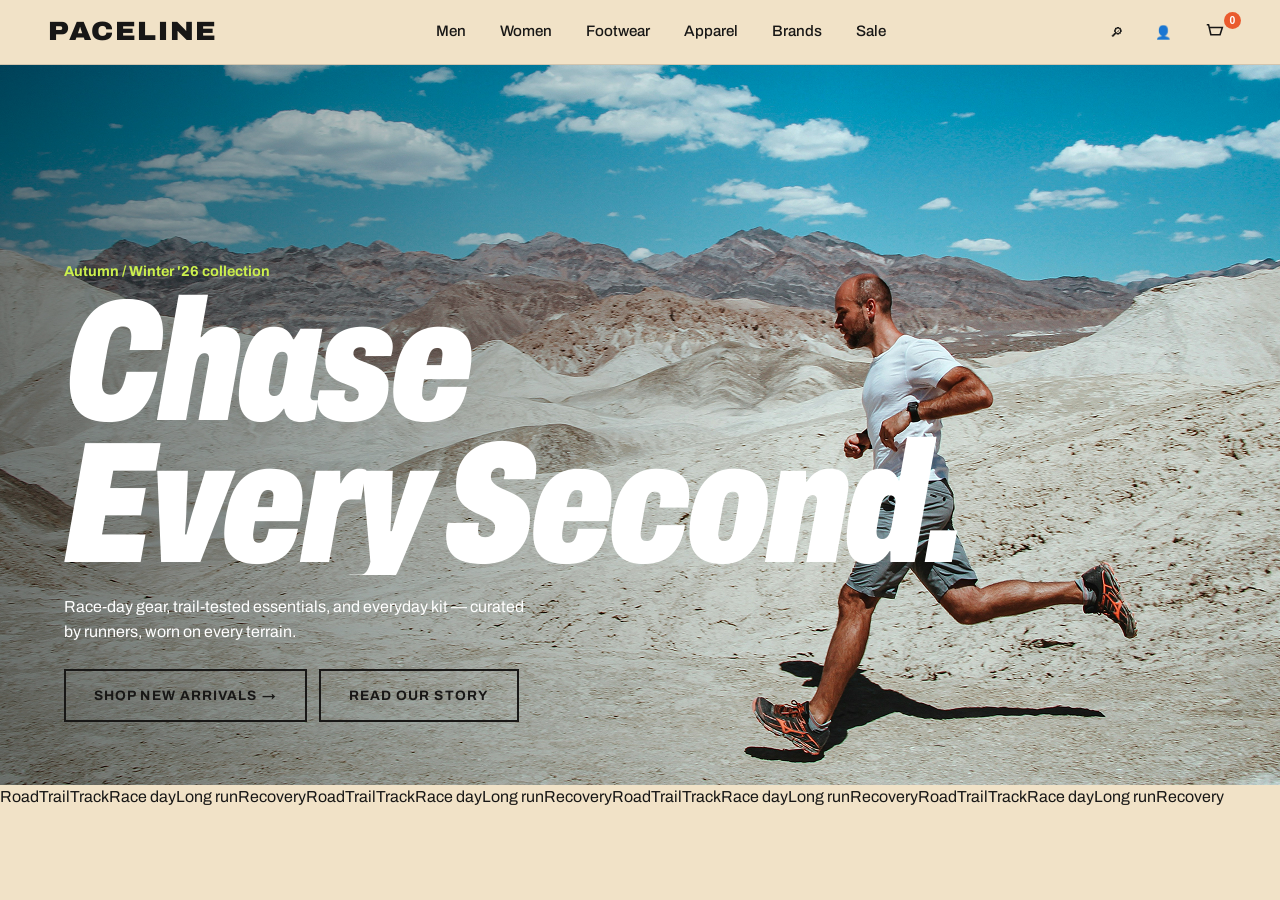
==== index.html @ 685dbbb8 "feat: add strap section to index.html and enhance styles in style.css for improved layout and respon" ====
<!DOCTYPE html>
<html lang="en">
<head>
  <meta charset="UTF-8">
  <meta name="viewport" content="width=device-width, initial-scale=1.0">
  <title>Paceline- Your Only SportsFits</title>
  <link rel="preconnect" href="https://fonts.googleapis.com">
  <link rel="preconnect" href="https://fonts.gstatic.com" crossorigin>
  <link href="https://fonts.googleapis.com/css2?family=Archivo:ital,wdth,wght@0,62..125,100..900;1,62..125,100..900&display=swap" rel="stylesheet">
  <link rel="stylesheet" href="style.css">
</head>
<body>
   <header id = "hdr">
    <nav class="main">
     <div class="navbar">
      <a href="about.html" class="logo">PACELINE</a>
      <div class="links" id="links">
          <a href="#">Men</a>
          <a href="#">Women</a>
          <a href="#">Footwear</a>
          <a href="#">Apparel</a>
          <a href="#">Brands</a>
          <a href="#">Sale</a>
        </div>
        <div class="icon">
          <button type="button">🔎︎</button>
          <button type="button">👤</button>
          <button type="button" id="cart-button" aria-label="Open cart">
              <svg viewBox="0 0 24 24" aria-hidden="true">
                <path d="M3 4h2l2.5 11h10L20 7H6.5M9 20h.01M17 20h.01" /></svg><span id="cart-count">0</span>
          </button>        
        </div>
     </div>
    </nav>
   </header>
   <main>
    <section class="home" >
        <div class="home-content">
          <p class="tag">Autumn / Winter '26 collection</p>
          <h1>
            <span><i>Chase</i></span><span><i>Every Second.</i></span>
          </h1>
          <p>
            Race-day gear, trail-tested essentials, and everyday kit — curated
            by runners, worn on every terrain.
          </p>
          <div class="action-row">
            <a class="btn lime" href="#arrivals">Shop new arrivals →</a><a class="btn ghost" href="about.html">Read our story</a>
          </div>
        </div>
      </section>
      <div class="strap" >
        <div class="strap-track">
          <span>Road</span><span class="outline-text">Trail</span><span>Track</span><span class="outline-text">Race day</span><span>Long run</span><span class="outline-text">Recovery</span><span>Road</span><span class="outline-text">Trail</span><span>Track</span><span class="outline-text">Race day</span><span>Long run</span><span class="outline-text">Recovery</span><span>Road</span><span class="outline-text">Trail</span><span>Track</span><span class="outline-text">Race day</span><span>Long run</span><span class="outline-text">Recovery</span><span>Road</span><span class="outline-text">Trail</span><span>Track</span><span class="outline-text">Race day</span><span>Long run</span><span class="outline-text">Recovery</span>
        </div>
      </div>
    
   </main>
</body>
</html>
---- style.css ----
:root {
  --cream: #f1e2c7;
  --white: #f6f1e8;
  --black: #181716;
  --lime: #ccf04d;
  --orange: #ea5b2e;
  --lightorange: #d98a45;
  --grey: #6b665e;
  --word: 1312px;
  --fonts: "Archivo", system-ui, -apple-system, "Segoe UI", Arial, sans-serif;
}
* {
  box-sizing: border-box;
  margin: 0;
}
html {
  scroll-behavior: smooth;
}
body {
  font-family: var(--fonts);
  background: var(--cream);
  color: var(--black);
  line-height: 1.55;
  -webkit-font-smoothing: antialiased;
}
img {
  display: block;
  max-width: 100%;
}
a {
  color: inherit;
  text-decoration: none;
}
:focus-visible {
  outline: 3px solid var(--orange);
  outline-offset: 3px;
}

h1,
h2,
h3 {
  font-weight: 800;
  line-height: 1;
  letter-spacing: -0.02em;
}
.btn {
  display: inline-flex;
  align-items: center;
  gap: 10px;
  padding: 17px 28px;
  font: 700 0.85rem var(--fonts);
  letter-spacing: 0.08em;
  text-transform: uppercase;
  border: 2px solid var(--black);
  background: none;
  color: var(--black);
  cursor: pointer;
  transition:
    transform 0.2s,
    background 0.2s,
    color 0.2s;
}
.btn:hover {
  transform: translateY(-3px) skewX(-6deg);
}
.main{
  position: sticky;
  top: 0;
  z-index: 80;
  background: var(--cream);
  border-bottom: 1px solid rgba(24, 23, 22, 0.14);
}
.navbar{
  display: flex;
  align-items: center;
  justify-content: space-between;
  gap: 16px;
  height: 64px;
  padding: 0 clamp(16px, 4vw, 48px);
}
.logo{
  font-weight: 900;
  font-size: 1.65rem;
  letter-spacing: 0.06em;
  font-stretch: 110%;
  white-space: nowrap;
}
.links{
  display: flex;
  gap: 34px;
  font-size: 0.95rem;
  font-weight: 500;
}
.links {
  display: flex;
  gap: 34px;
  font-size: 0.95rem;
  font-weight: 500;
}
.links a {
  position: relative;
  padding: 4px 0;
}
.links a::after {
  content: "";
  position: absolute;
  left: 0;
  right: 100%;
  bottom: 0;
  height: 3px;
  background: var(--lime);
  transition: right 0.25s;
} 
.links a:hover::after,
.links a.on::after {
  right: 0;
}
.links a.on {
  font-weight: 800;
}
.icon{
  display: flex;
  gap: 20px;
  align-items: center;
}
.icon button {
  background: none;
  border: 0;
  cursor: pointer;
  color: inherit;
  position: relative;
  display: grid;
  place-items: center;
}
.icon svg {
  width: 22px;
  height: 22px;
  fill: none;
  stroke: currentColor;
  stroke-width: 1.7;
}
#cart-count {
  position: absolute;
  top: -8px;
  right: -9px;
  background: var(--orange);
  color: #fff;
  font-size: 0.65rem;
  font-weight: 800;
  min-width: 17px;
  height: 17px;
  border-radius: 9px;
  display: grid;
  place-items: center;
  transition: transform 0.3s;
} /* Pins the item count to the cart icon so visitors can see their bag size at a glance. */
#cart-count.pop {
  transform: scale(1.7);
}
#burger {
  display: none;
}
.home {
  position: relative;
  min-height: min(720px, 86vh);
  background: #000 center/cover url(src/Home/hero_section/image1.png);
  color: #fff;
  display: flex;
  align-items: flex-end;
  overflow: hidden;
}
.home::before {
  content: "";
  position: absolute;
  inset: 0;
  background: linear-gradient(90deg, rgba(0, 0, 0, 0.45), transparent 65%);
} /* Darkens the busy photo behind the headline so the words stay readable. */
.home .home-content {
  position: relative;
  padding: 0 clamp(16px, 5vw, 72px) clamp(32px, 7vh, 72px);
  width: 100%;
}
.home .tag {
  color: var(--lime);
  font-weight: 700;
  font-size: 0.9rem;
  margin-bottom: 10px;
}
.home h1 {
  font-size: clamp(2.75rem, 13.5vw, 12.5rem);
  font-weight: 900;
  font-style: italic;
  font-stretch: 70%;
  line-height: 0.82;
  letter-spacing: -0.025em;
}
.home h1 span {
  display: block;
  overflow: hidden;
  padding-right: 0.1em;
}
.home h1 span i {
  display: block;
  font-style: inherit;
  transform: translateX(-105%);
  animation: go 0.9s cubic-bezier(0.2, 0.8, 0.2, 1) forwards;
}
.home h1 span:nth-child(2) i {
  animation-delay: 0.18s;
}
@keyframes go {
  to {
    transform: translateX(0);
  }
}
.home .home-content > p:not(.tag) {
  max-width: 52ch;
  margin-top: 20px;
}
.action-row {
  display: flex;
  flex-wrap: wrap;
  gap: 12px;
  margin-top: 24px;
}
.home-hero .tag {
  display: inline-block;
  background: var(--lime);
  color: var(--black);
  padding: 6px 12px;
  transform: skewX(-10deg);
}
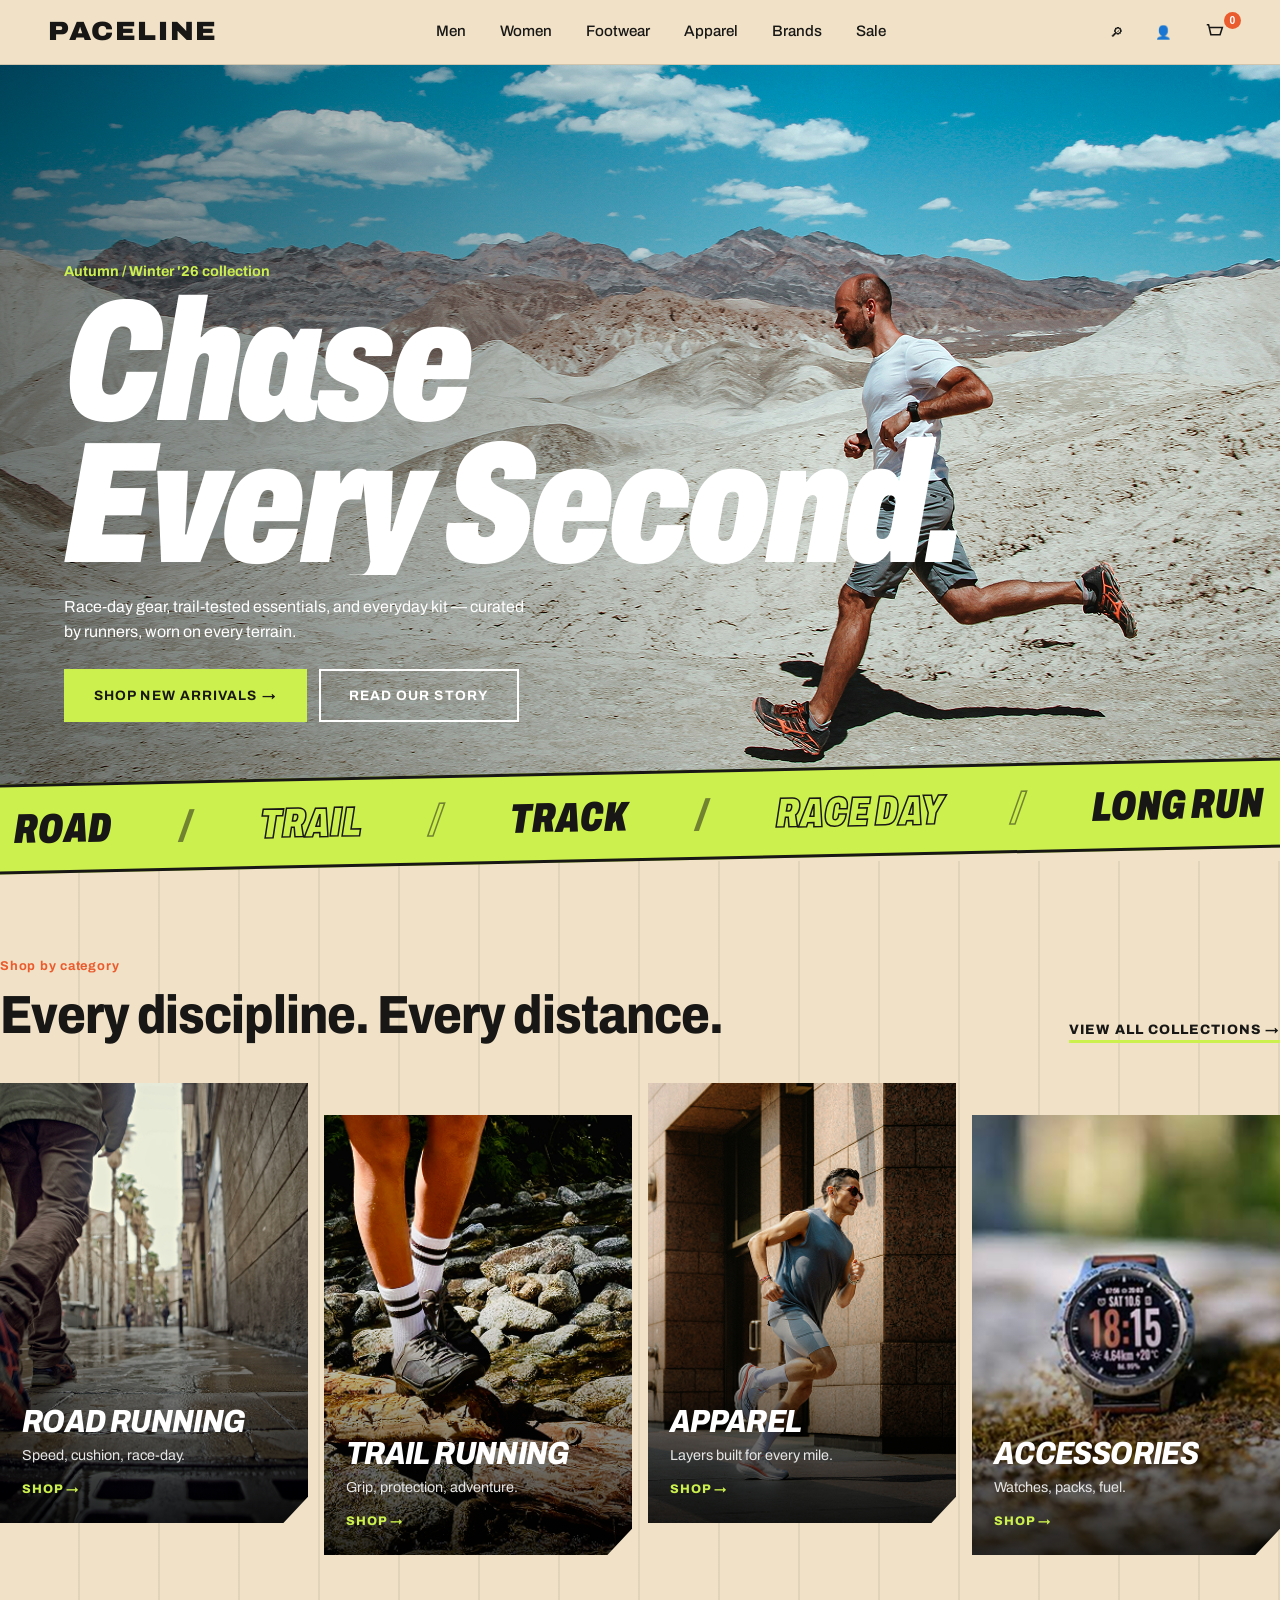
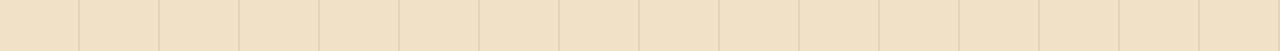
==== commit c81040d7: "feat: enhance strap section in index.html and add album section with category cards; update styles i" ====
--- a/index.html
+++ b/index.html
@@ -51,10 +51,73 @@
       </section>
       <div class="strap" >
         <div class="strap-track">
-          <span>Road</span><span class="outline-text">Trail</span><span>Track</span><span class="outline-text">Race day</span><span>Long run</span><span class="outline-text">Recovery</span><span>Road</span><span class="outline-text">Trail</span><span>Track</span><span class="outline-text">Race day</span><span>Long run</span><span class="outline-text">Recovery</span><span>Road</span><span class="outline-text">Trail</span><span>Track</span><span class="outline-text">Race day</span><span>Long run</span><span class="outline-text">Recovery</span><span>Road</span><span class="outline-text">Trail</span><span>Track</span><span class="outline-text">Race day</span><span>Long run</span><span class="outline-text">Recovery</span>
+          <span>Road</span>
+          <span class="outline-text">Trail</span>
+          <span>Track</span>
+          <span class="outline-text">Race day</span>
+          <span>Long run</span>
+          <span class="outline-text">Recovery</span>
+          <span>Road</span>
+          <span class="outline-text">Trail</span>
+          <span>Track</span>
+          <span class="outline-text">Race day</span>
+          <span>Long run</span>
+          <span class="outline-text">Recovery</span>
+          <span>Road</span>
+          <span class="outline-text">Trail</span>
+          <span>Track</span>
+          <span class="outline-text">Race day</span>
+          <span>Long run</span>
+          <span class="outline-text">Recovery</span>
+          <span>Road</span>
+          <span class="outline-text">Trail</span>
+          <span>Track</span>
+          <span class="outline-text">Race day</span>
+          <span>Long run</span>
+          <span class="outline-text">Recovery</span>
         </div>
       </div>
-    
+      <section class="album">
+        <div class="albumcontent">
+          <div class="albumheading">
+            <div>
+              <p class="label">Shop by category</p>
+              <h2>Every discipline. Every distance.</h2>
+            </div>
+            <a class="view-more" href="#">View all collections →</a>
+          </div>
+          <div class="category-cards">
+            <a class="albumcard" href="#"
+              ><img src="src/Home/category_section/image1.png" alt="Runner on a wet city street" />
+              <div>
+                <h3>Road Running</h3>
+                <p>Speed, cushion, race-day.</p>
+                <span>SHOP →</span>
+              </div></a>
+            <a class="albumcard" href="#"
+              ><img src="src/Home/category_section/image2.png" alt="Trail shoes on rocks" />
+              <div>
+                <h3>Trail Running</h3>
+                <p>Grip, protection, adventure.</p>
+                <span>SHOP →</span>
+              </div></a>
+            <a class="albumcard" href="#"
+              ><img src="src/Home/category_section/image3.png" alt="Runner in a vest top" />
+              <div>
+                <h3>Apparel</h3>
+                <p>Layers built for every mile.</p>
+                <span>SHOP →</span>
+              </div></a>
+            <a class="albumcard" href="#"
+              ><img src="src/Home/category_section/image4.png" alt="GPS running watch" />
+              <div>
+                <h3>Accessories</h3>
+                <p>Watches, packs, fuel.</p>
+                <span>SHOP →</span>
+              </div></a>
+          </div>
+        </div>
+      </section>
    </main>
 </body>
 </html>
--- a/style.css
+++ b/style.css
@@ -42,6 +42,17 @@
   font-weight: 800;
   line-height: 1;
   letter-spacing: -0.02em;
+}
+h2 {
+  font-size: clamp(2rem, 4.2vw, 3.4rem);
+  font-stretch: 85%;
+}
+.label {
+  font-size: 0.8rem;
+  font-weight: 700;
+  letter-spacing: 0.06em;
+  color: var(--orange);
+  margin-bottom: 12px;
 }
 .btn {
   display: inline-flex;
@@ -63,6 +74,19 @@
 .btn:hover {
   transform: translateY(-3px) skewX(-6deg);
 }
+.btn.lime {
+  background: var(--lime);
+  border-color: var(--lime);
+}
+.btn.black {
+  background: var(--black);
+  color: var(--lime);
+}
+.btn.ghost {
+  color: #fff;
+  border-color: #fff;
+}
+
 .main{
   position: sticky;
   top: 0;
@@ -230,4 +254,172 @@
   padding: 6px 12px;
   transform: skewX(-10deg);
 }
-
+.strap {
+  background: var(--lime);
+  border-block: 3px solid var(--black);
+  overflow: hidden;
+  transform: rotate(-1.2deg);
+  margin: -14px -20px 0;
+  position: relative;
+  z-index: 3;
+}
+/* The strap creates a moving running-category strip below the hero without JavaScript. */
+.strap-track {
+  display: flex;
+  width: max-content;
+  animation: tick 28s linear infinite;
+}
+.strap:hover .strap-track {
+  animation-play-state: paused;
+} 
+.strap-track span {
+  font-size: 2.6rem;
+  font-weight: 900;
+  font-style: italic;
+  font-stretch: 70%;
+  text-transform: uppercase;
+  padding: 10px 34px;
+  white-space: nowrap;
+}
+.strap-track span.outline-text {
+  color: transparent;
+  -webkit-text-stroke: 1.5px var(--black);
+}
+.strap-track span::after {
+  content: "/";
+  margin-left: 68px;
+  opacity: 0.5;
+}
+@keyframes tick {
+  to {
+    transform: translateX(-50%);
+  }
+}
+
+section:is(.album, .product-arrivals, .collection-section, .mission-section, .values-section, .timeline-section, .founder-section) {
+  padding: 96px 0;
+}
+.albumheading {
+  display: flex;
+  justify-content: space-between;
+  align-items: flex-end;
+  gap: 24px;
+  margin-bottom: 40px;
+  flex-wrap: wrap;
+}
+.view-more {
+  font-weight: 800;
+  font-size: 0.85rem;
+  letter-spacing: 0.08em;
+  text-transform: uppercase;
+  border-bottom: 3px solid var(--lime);
+}
+
+.category-cards {
+  display: flex;
+  gap: 16px;
+  height: 440px;
+}
+/* These flex rules make one category card expand when the visitor points at it. */
+.albumcard {
+  position: relative;
+  flex: 1;
+  overflow: hidden;
+  color: #fff;
+  transition: flex 0.6s cubic-bezier(0.2, 0.8, 0.2, 1);
+}
+.albumcard:hover,
+.albumcard:focus-within {
+  flex: 2.1;
+}
+.albumcard img {
+  width: 100%;
+  height: 100%;
+  object-fit: cover;
+  transition: transform 0.8s;
+}
+.albumcard:hover img {
+  transform: scale(1.06);
+}
+.albumcard::after {
+  content: "";
+  position: absolute;
+  inset: 0;
+  background: linear-gradient(transparent 40%, rgba(0, 0, 0, 0.82));
+}
+.albumcard div {
+  position: absolute;
+  left: 22px;
+  bottom: 22px;
+  z-index: 2;
+  right: 22px;
+}
+.albumcard h3 {
+  font-size: 1.7rem;
+  font-stretch: 85%;
+}
+.albumcard p {
+  font-size: 0.9rem;
+  color: #e6e6e6;
+  margin: 6px 0 10px;
+}
+.albumcard span {
+  color: var(--lime);
+  font-weight: 800;
+  font-size: 0.78rem;
+  letter-spacing: 0.08em;
+}
+.albumcard {
+  clip-path: polygon(0 7%, 7% 0, 100% 0, 100% 94%, 92% 100%, 7% 100%, 0 93%);
+}
+.albumcard:nth-child(even) {
+  margin-top: 32px;
+  margin-bottom: -32px;
+}
+
+.album,
+#arrivals {
+  background-image: var(--lane);
+}
+/* The lane texture visually connects category browsing with product browsing. */
+.category-cards {
+  align-items: stretch;
+}
+/* The stagger and lime wash make the category cards feel like an energetic race poster. */
+.albumcard {
+  clip-path: polygon(0 0, 100% 0, 100% 94%, 92% 100%, 0 100%);
+}
+.albumcard:nth-child(even) {
+  margin-top: 32px;
+  margin-bottom: -32px;
+}
+.albumcard::before {
+  content: "";
+  position: absolute;
+  inset: 0;
+  z-index: 1;
+  background: var(--lime);
+  mix-blend-mode: multiply;
+  opacity: 0;
+  transition: opacity 0.5s;
+}
+.album,
+#arrivals {
+  background-image: var(--lane);
+}
+.albumcard:hover img {
+  filter: grayscale(0) contrast(1.05);
+}
+.albumcard h3 {
+  font-style: italic;
+  font-size: 2rem;
+  text-transform: uppercase;
+}
+.category-cards {
+  margin-bottom: 32px;
+}
+
+.album {
+  background-color: var(--cream);
+  background-image: repeating-linear-gradient( 90deg,transparent 0 78px, rgba(24, 23, 22, 0.07) 78px 80px );
+}
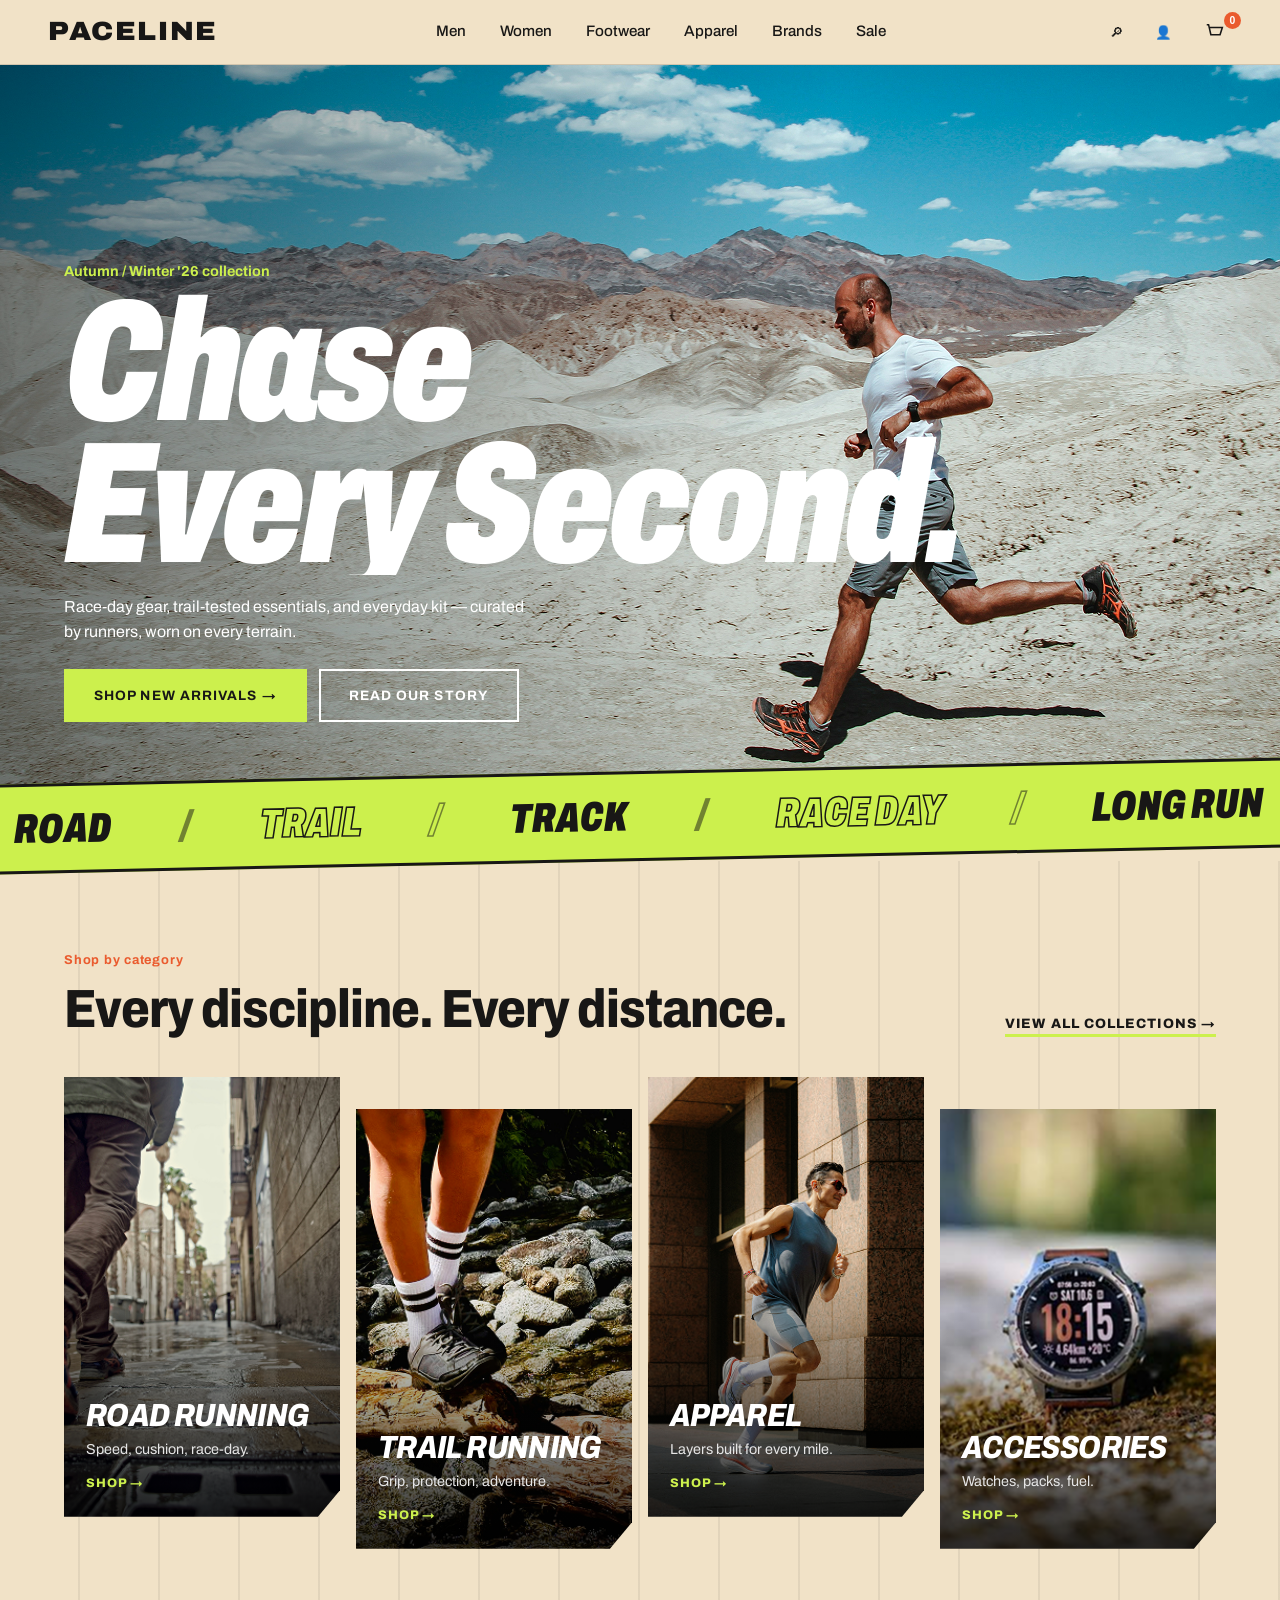
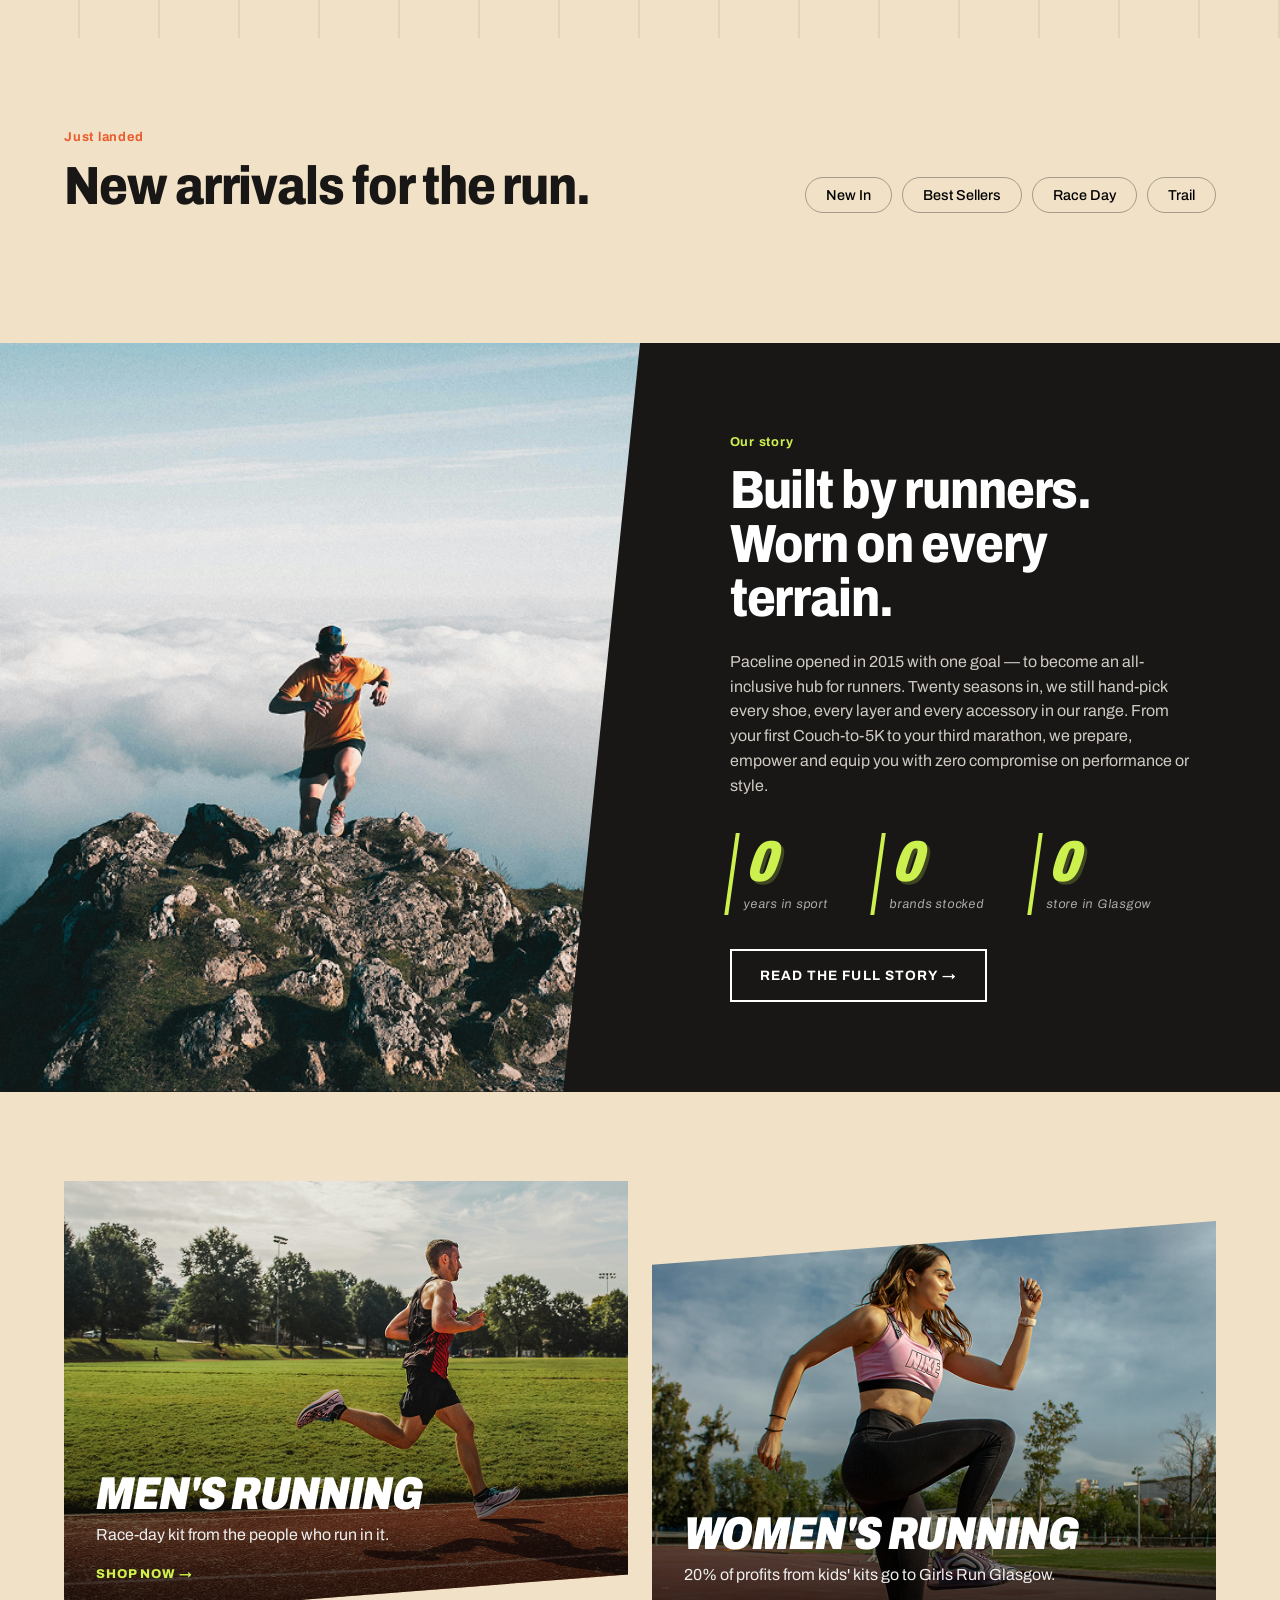
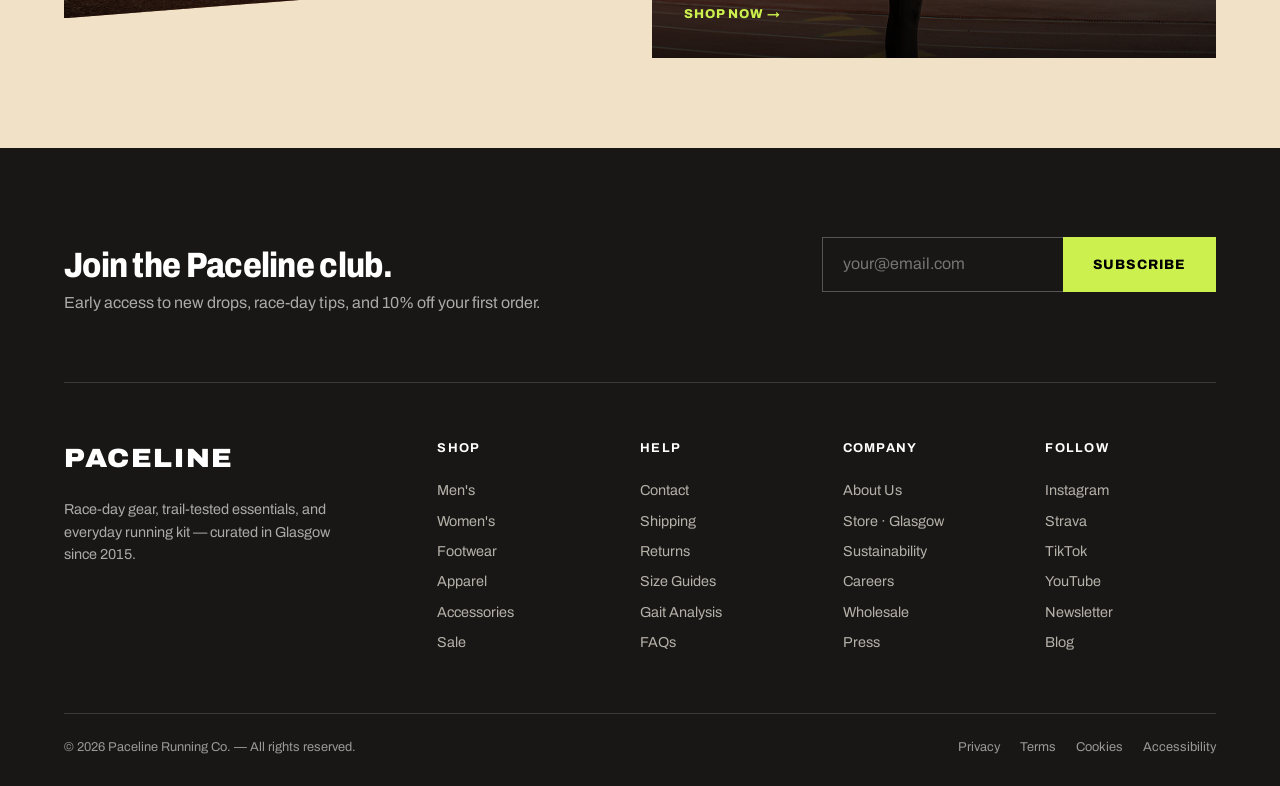
==== commit b73e433d: "feat: add new arrivals and story sections in index.html; enhance styles in style.css for improved la" ====
--- a/index.html
+++ b/index.html
@@ -118,6 +118,119 @@
           </div>
         </div>
       </section>
+      <section class="product-arrivals" id="arrivals">
+        <div class="arrivals-content">
+          <div class="albumheading">
+            <div>
+              <p class="label">Just landed</p>
+              <h2>New arrivals for the run.</h2>
+            </div>
+            <div class="filters" role="group" aria-label="Filter products">
+              <button type="button" class="product-filter">New In</button>
+              <button
+                type="button" class="product-filter">Best Sellers </button>
+              <button type="button" class="product-filter"> Race Day</button>
+              <button type="button"class="product-filter">Trail</button>
+            </div>
+          </div>
+          <div class="product-grid" id="product-grid" aria-live="polite"></div>
+        </div>
+      </section>
+      <section class="story-section">
+        <img src="src/Home/story_section/image.png" alt="Trail runner above the clouds" />
+        <div>
+          <p class="label">Our story</p>
+          <h2>Built by runners. Worn on every terrain.</h2>
+          <p>
+            Paceline opened in 2015 with one goal — to become an all-inclusive
+            hub for runners. Twenty seasons in, we still hand-pick every shoe,
+            every layer and every accessory in our range. From your first
+            Couch-to-5K to your third marathon, we prepare, empower and equip
+            you with zero compromise on performance or style.
+          </p>
+          <div class="stats">
+            <div>
+              <b data-n="10" data-s="+">0</b><small>years in sport</small>
+            </div>
+            <div>
+              <b data-n="40" data-s="+">0</b><small>brands stocked</small>
+            </div>
+            <div><b data-n="1">0</b><small>store in Glasgow</small></div>
+          </div>
+          <a class="btn ghost" href="about.html">Read the full story →</a>
+        </div>
+      </section>
+      <section class="collection-section">
+        <div class="collection-layout">
+          <a class="collection-card" href="#"
+            ><img src="src/Home/explore_section/image_male.png" alt="Man sprinting on a track" />
+            <div>
+              <h3>Men's Running</h3>
+              <p>Race-day kit from the people who run in it.</p>
+              <span>SHOP NOW →</span>
+            </div></a>
+          <a class="collection-card" href="#"
+            ><img src="src/Home/explore_section/image_female.png" alt="Woman sprinting on a track" />
+            <div>
+              <h3>Women's Running</h3>
+              <p>20% of profits from kids' kits go to Girls Run Glasgow.</p>
+              <span>SHOP NOW →</span>
+            </div></a>
+        </div>
+      </section>
    </main>
+   <footer id="footer">
+      <div class="footer-content">
+        <div class="newsletter">
+          <div>
+            <h2>Join the Paceline club.</h2>
+            <p>
+              Early access to new drops, race-day tips, and 10% off your first
+              order.
+            </p>
+          </div>
+          <div>
+            <form id="newsletter-form">
+              <input
+                type="email"
+                required
+                placeholder="your@email.com"
+                aria-label="Email address"
+              /><button type="submit">SUBSCRIBE</button>
+            </form>
+            <div id="newsletter-message" role="status"></div>
+          </div>
+        </div>
+        <div class="footer-grid">
+          <div>
+            <div class="logo">PACELINE</div>
+            <p>
+              Race-day gear, trail-tested essentials, and everyday running kit —
+              curated in Glasgow since 2015.
+            </p>
+          </div>
+          <div>
+            <h4>Shop</h4>
+            <a href="#">Men's</a><a href="#">Women's</a><a href="#">Footwear</a><a href="#">Apparel</a><a href="#">Accessories</a><a href="#">Sale</a>
+          </div>
+          <div>
+            <h4>Help</h4>
+            <a href="#">Contact</a><a href="#">Shipping</a><a href="#">Returns</a><a href="#">Size Guides</a><a href="#">Gait Analysis</a><a href="#">FAQs</a>
+          </div>
+          <div>
+            <h4>Company</h4>
+            <a href="about.html">About Us</a><a href="#">Store · Glasgow</a><a href="#">Sustainability</a><a href="#">Careers</a><a href="#">Wholesale</a><a href="#">Press</a>
+          </div>
+          <div>
+            <h4>Follow</h4>
+            <a href="#">Instagram</a><a href="#">Strava</a><a href="#">TikTok</a><a href="#">YouTube</a><a href="#">Newsletter</a><a href="#">Blog</a>
+          </div>
+        </div>
+        <div class="legal">
+          <span>© 2026 Paceline Running Co. — All rights reserved.</span><span
+            ><a href="#">Privacy</a><a href="#">Terms</a><a href="#">Cookies</a><a href="#">Accessibility</a></span>
+        </div>
+      </div>
+    </footer>
 </body>
 </html>
--- a/style.css
+++ b/style.css
@@ -7,6 +7,8 @@
   --lightorange: #d98a45;
   --grey: #6b665e;
   --word: 1312px;
+  --page-gutter: clamp(20px, 5vw, 72px);
+  --section-space: clamp(56px, 7vw, 96px);
   --fonts: "Archivo", system-ui, -apple-system, "Segoe UI", Arial, sans-serif;
 }
 * {
@@ -177,7 +179,7 @@
   display: grid;
   place-items: center;
   transition: transform 0.3s;
-} /* Pins the item count to the cart icon so visitors can see their bag size at a glance. */
+}
 #cart-count.pop {
   transform: scale(1.7);
 }
@@ -198,10 +200,10 @@
   position: absolute;
   inset: 0;
   background: linear-gradient(90deg, rgba(0, 0, 0, 0.45), transparent 65%);
-} /* Darkens the busy photo behind the headline so the words stay readable. */
+}
 .home .home-content {
   position: relative;
-  padding: 0 clamp(16px, 5vw, 72px) clamp(32px, 7vh, 72px);
+  padding: 0 var(--page-gutter) clamp(32px, 7vh, 72px);
   width: 100%;
 }
 .home .tag {
@@ -263,7 +265,6 @@
   position: relative;
   z-index: 3;
 }
-/* The strap creates a moving running-category strip below the hero without JavaScript. */
 .strap-track {
   display: flex;
   width: max-content;
@@ -320,7 +321,6 @@
   gap: 16px;
   height: 440px;
 }
-/* These flex rules make one category card expand when the visitor points at it. */
 .albumcard {
   position: relative;
   flex: 1;
@@ -381,11 +381,9 @@
 #arrivals {
   background-image: var(--lane);
 }
-/* The lane texture visually connects category browsing with product browsing. */
 .category-cards {
   align-items: stretch;
 }
-/* The stagger and lime wash make the category cards feel like an energetic race poster. */
 .albumcard {
   clip-path: polygon(0 0, 100% 0, 100% 94%, 92% 100%, 0 100%);
 }
@@ -419,7 +417,409 @@
   margin-bottom: 32px;
 }
 
+section.album,
+section.product-arrivals,
+section.collection-section {
+  padding: var(--section-space) var(--page-gutter);
+}
+
+.albumcontent,
+.arrivals-content,
+.collection-layout,
+.footer-content {
+  width: 100%;
+  max-width: var(--word);
+  margin-inline: auto;
+}
+
 .album {
   background-color: var(--cream);
   background-image: repeating-linear-gradient( 90deg,transparent 0 78px, rgba(24, 23, 22, 0.07) 78px 80px );
 }
+.filters {
+  display: flex;
+  gap: 10px;
+  flex-wrap: wrap;
+}
+.product-filter {
+  font: 500 0.9rem var(--fonts);
+  padding: 9px 20px;
+  border: 1.5px solid rgba(24, 23, 22, 0.35);
+  border-radius: 99px;
+  background: none;
+  cursor: pointer;
+  transition: 0.2s;
+}
+.product-filter[aria-pressed="true"] {
+  background: var(--black);
+  color: #fff;
+  border-color: var(--black);
+}
+.product-grid {
+  display: grid;
+  grid-template-columns: repeat(4, 1fr);
+  gap: 16px;
+}
+.product-card {
+  animation: in 0.45s both;
+}
+
+@keyframes in {
+  from {
+    opacity: 0;
+    transform: translateY(14px);
+  }
+}
+
+.product-card .image-wrap {
+  position: relative;
+  aspect-ratio: 1;
+  overflow: hidden;
+  background: #e9a64a;
+}
+.product-card .image-wrap img {
+  width: 100%;
+  height: 100%;
+  object-fit: cover;
+  transition: transform 0.6s;
+}
+.product-card:hover .image-wrap img {
+  transform: scale(1.07) rotate(-2deg);
+}
+.product-tag {
+  position: absolute;
+  top: 14px;
+  left: 14px;
+  background: var(--black);
+  color: var(--lime);
+  font-size: 0.68rem;
+  font-weight: 800;
+  letter-spacing: 0.08em;
+  padding: 5px 9px;
+}
+
+.product-tag.sale {
+  background: var(--orange);
+  color: #fff;
+}
+.add-to-cart {
+  position: absolute;
+  left: 0;
+  right: 0;
+  bottom: 0;
+  padding: 14px;
+  border: 0;
+  background: var(--lime);
+  color: var(--black);
+  font: 800 0.8rem var(--fonts);
+  letter-spacing: 0.08em;
+  text-transform: uppercase;
+  cursor: pointer;
+  transform: translateY(101%);
+  transition: transform 0.3s;
+}
+.product-card:hover .add-to-cart,
+.add-to-cart:focus-visible {
+  transform: none;
+}
+.product-card small {
+  display: block;
+  color: var(--grey);
+  font-size: 0.82rem;
+  margin-top: 12px;
+}
+.product-card h3 {
+  font-size: 1rem;
+  font-weight: 600;
+  letter-spacing: 0;
+  line-height: 1.3;
+  margin: 2px 0 4px;
+}
+.product-card s {
+  color: var(--grey);
+  margin-right: 8px;
+  font-weight: 400;
+}
+.product-card strong {
+  font-weight: 800;
+}
+
+.product-card .image-wrap {
+  background: radial-gradient(circle at 30% 25%, #ffe27a, #e9a64a 55%, #c9632e);
+}
+.product-card:nth-child(2) .image-wrap {
+  background: radial-gradient(circle at 70% 20%, #bff0ff, #6cb6e6 60%, #2c6aa8);
+}
+.product-card:nth-child(3) .image-wrap {
+  background: radial-gradient(circle at 30% 70%, #d9ff8a, #9ccf2d 60%, #4d7a12);
+}
+.product-card:nth-child(4) .image-wrap {
+  background: radial-gradient(circle at 60% 30%, #ffb3a1, #ea5b2e 60%, #8f2a10);
+}
+.product-card .image-wrap img {
+  mix-blend-mode: multiply;
+}
+.product-card:hover .image-wrap img {
+  transform: scale(1.12) rotate(-6deg) translateY(-4px);
+}
+.product-tag {
+  transform: rotate(-6deg);
+  border-radius: 99px;
+  padding: 7px 13px;
+  box-shadow: 3px 3px 0 var(--lime);
+}
+.product-card:nth-child(even) {
+  margin-top: 28px;
+}
+.product-card strong {
+  font-size: 1.25rem;
+  font-style: italic;
+  font-stretch: 80%;
+}
+
+.story-section {
+  display: grid;
+  grid-template-columns: 1fr 1fr;
+  background: var(--black);
+  color: #fff;
+}
+.story-section img {
+  width: 100%;
+  height: 100%;
+  object-fit: cover;
+  min-height: 520px;
+}
+.story-section > div {
+  padding: clamp(40px, 7vw, 100px);
+  align-self: center;
+}
+.story-section .label {
+  color: var(--lime);
+}
+.story-section h2 {
+  margin-bottom: 24px;
+}
+.story-section p {
+  color: #cfcac2;
+  max-width: 520px;
+}
+.stats {
+  display: flex;
+  gap: 44px;
+  margin: 34px 0;
+}
+.stats b {
+  display: block;
+  font-size: 3rem;
+  font-weight: 900;
+  font-stretch: 75%;
+  color: var(--lime);
+  line-height: 1;
+}
+.stats small {
+  font-size: 0.78rem;
+  color: #aaa;
+  letter-spacing: 0.06em;
+}
+
+.finish {
+  height: 46px;
+  display: grid;
+  place-items: center;
+  background: var(--black);
+  color: var(--lime);
+  font-size: 1.7rem;
+  letter-spacing: 0.3em;
+  overflow: hidden;
+}
+.finish::before {
+  content: "🏁 🏃 🏁 🏃 🏁";
+}
+.story-section img {
+  clip-path: polygon(0 0, 100% 0, 88% 100%, 0 100%);
+}
+.stats b {
+  font-size: 3.6rem;
+  font-style: italic;
+  text-shadow: 3px 3px 0 rgba(204, 240, 77, 0.22);
+}
+.stats div {
+  border-left: 4px solid var(--lime);
+  padding-left: 14px;
+  transform: skewX(-8deg);
+}
+
+.collection-layout {
+  display: grid;
+  grid-template-columns: 1fr 1fr;
+  gap: 24px;
+}
+.collection-card {
+  position: relative;
+  overflow: hidden;
+  aspect-ratio: 4/3.1;
+  color: #fff;
+  display: flex;
+  align-items: flex-end;
+}
+.collection-card img {
+  position: absolute;
+  inset: 0;
+  width: 100%;
+  height: 100%;
+  object-fit: cover;
+  transition: transform 0.8s;
+}
+.collection-card:hover img {
+  transform: scale(1.05);
+}
+.collection-card::after {
+  content: "";
+  position: absolute;
+  inset: 0;
+  background: linear-gradient(transparent 45%, rgba(0, 0, 0, 0.8));
+}
+.collection-card div {
+  position: relative;
+  z-index: 2;
+  padding: 32px;
+}
+.collection-card h3 {
+  font-size: clamp(2rem, 3.6vw, 3.2rem);
+  font-stretch: 80%;
+  font-weight: 900;
+}
+.collection-card p {
+  margin: 6px 0 14px;
+  color: #eee;
+}
+.collection-card span {
+  color: var(--lime);
+  font-weight: 800;
+  font-size: 0.8rem;
+  letter-spacing: 0.08em;
+}
+
+.collection-card:nth-child(1) {
+  clip-path: polygon(0 0, 100% 0, 100% 90%, 0 100%);
+}
+.collection-card:nth-child(2) {
+  clip-path: polygon(0 10%, 100% 0, 100% 100%, 0 100%);
+  margin-top: 40px;
+}
+.collection-card h3 {
+  font-style: italic;
+  text-transform: uppercase;
+  transition: transform 0.4s;
+}
+.collection-card:hover h3 {
+  transform: translateX(12px);
+}
+.collection-card::before {
+  content: "";
+  position: absolute;
+  left: 0;
+  top: 0;
+  bottom: 0;
+  width: 0;
+  background: var(--lime);
+  z-index: 3;
+  transition: width 0.4s;
+}
+.collection-card:hover::before {
+  width: 10px;
+}
+
+footer {
+  background: var(--black);
+  color: #fff;
+  padding: var(--section-space) var(--page-gutter) 28px;
+}
+.newsletter {
+  display: flex;
+  justify-content: space-between;
+  align-items: center;
+  gap: 32px;
+  flex-wrap: wrap;
+  padding-bottom: 56px;
+  border-bottom: 1px solid #3a3835;
+}
+.newsletter h2 {
+  font-size: 2.2rem;
+}
+.newsletter p {
+  color: #aaa;
+  margin-top: 8px;
+}
+.newsletter form {
+  display: flex;
+  min-width: min(480px, 100%);
+}
+.newsletter input {
+  flex: 1;
+  min-width: 0;
+  background: none;
+  border: 1.5px solid #555;
+  border-right: 0;
+  color: #fff;
+  padding: 0 20px;
+  font: inherit;
+}
+.newsletter input:focus-visible {
+  outline-offset: -3px;
+  outline-color: var(--lime);
+}
+.newsletter button {
+  border: 0;
+  background: var(--lime);
+  font: 800 0.85rem var(--fonts);
+  letter-spacing: 0.08em;
+  padding: 20px 30px;
+  cursor: pointer;
+}
+#newsletter-message {
+  color: var(--lime);
+  font-weight: 700;
+  margin-top: 10px;
+  min-height: 1.5em;
+}
+.footer-grid {
+  display: grid;
+  grid-template-columns: 2fr repeat(4, 1fr);
+  gap: 32px;
+  padding: 56px 0;
+}
+.footer-grid p {
+  color: #aaa;
+  font-size: 0.9rem;
+  max-width: 280px;
+  margin-top: 18px;
+}
+.footer-grid h4 {
+  font-size: 0.8rem;
+  letter-spacing: 0.1em;
+  text-transform: uppercase;
+  margin-bottom: 16px;
+}
+.footer-grid a {
+  display: block;
+  color: #b5b0a8;
+  font-size: 0.9rem;
+  padding: 4px 0;
+}
+.footer-grid a:hover {
+  color: var(--lime);
+}
+.legal {
+  display: flex;
+  justify-content: space-between;
+  flex-wrap: wrap;
+  gap: 12px;
+  border-top: 1px solid #3a3835;
+  padding-top: 24px;
+  font-size: 0.8rem;
+  color: #999;
+}
+.legal span a {
+  margin-left: 20px;
+}
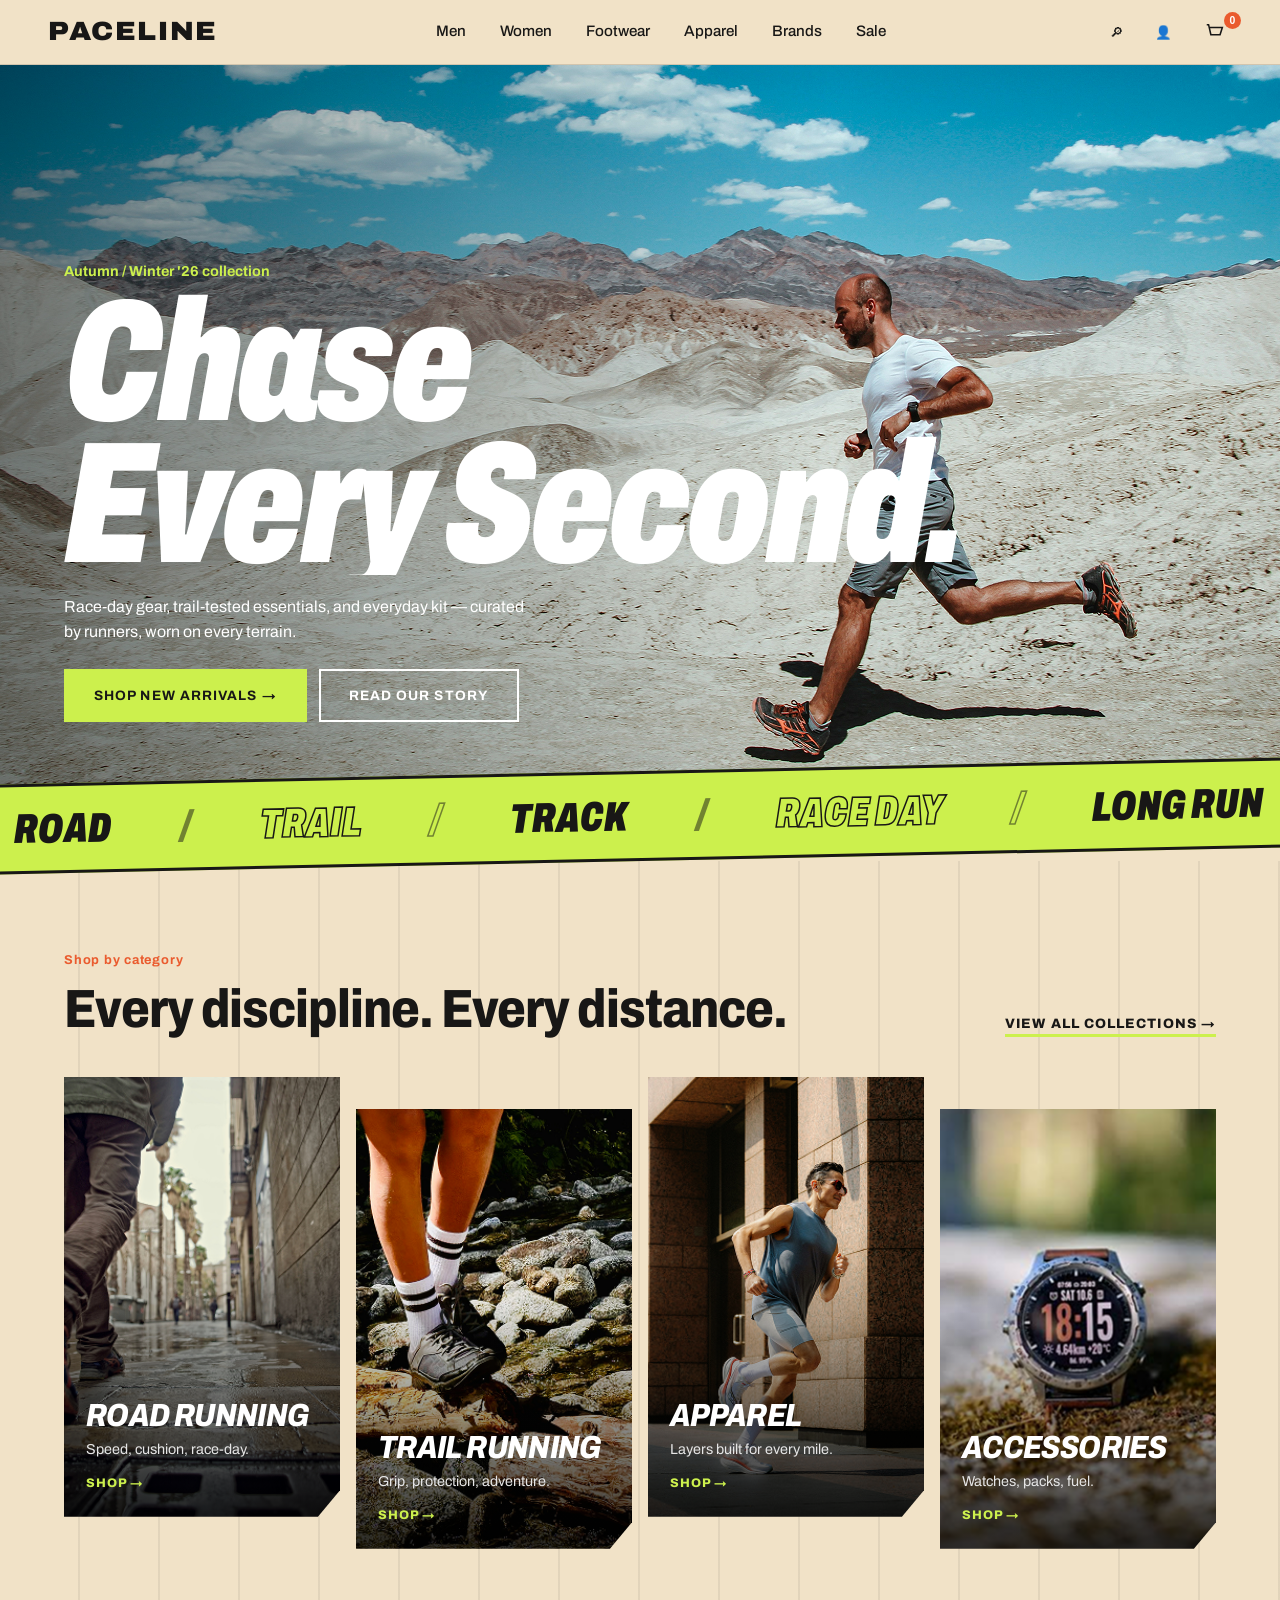
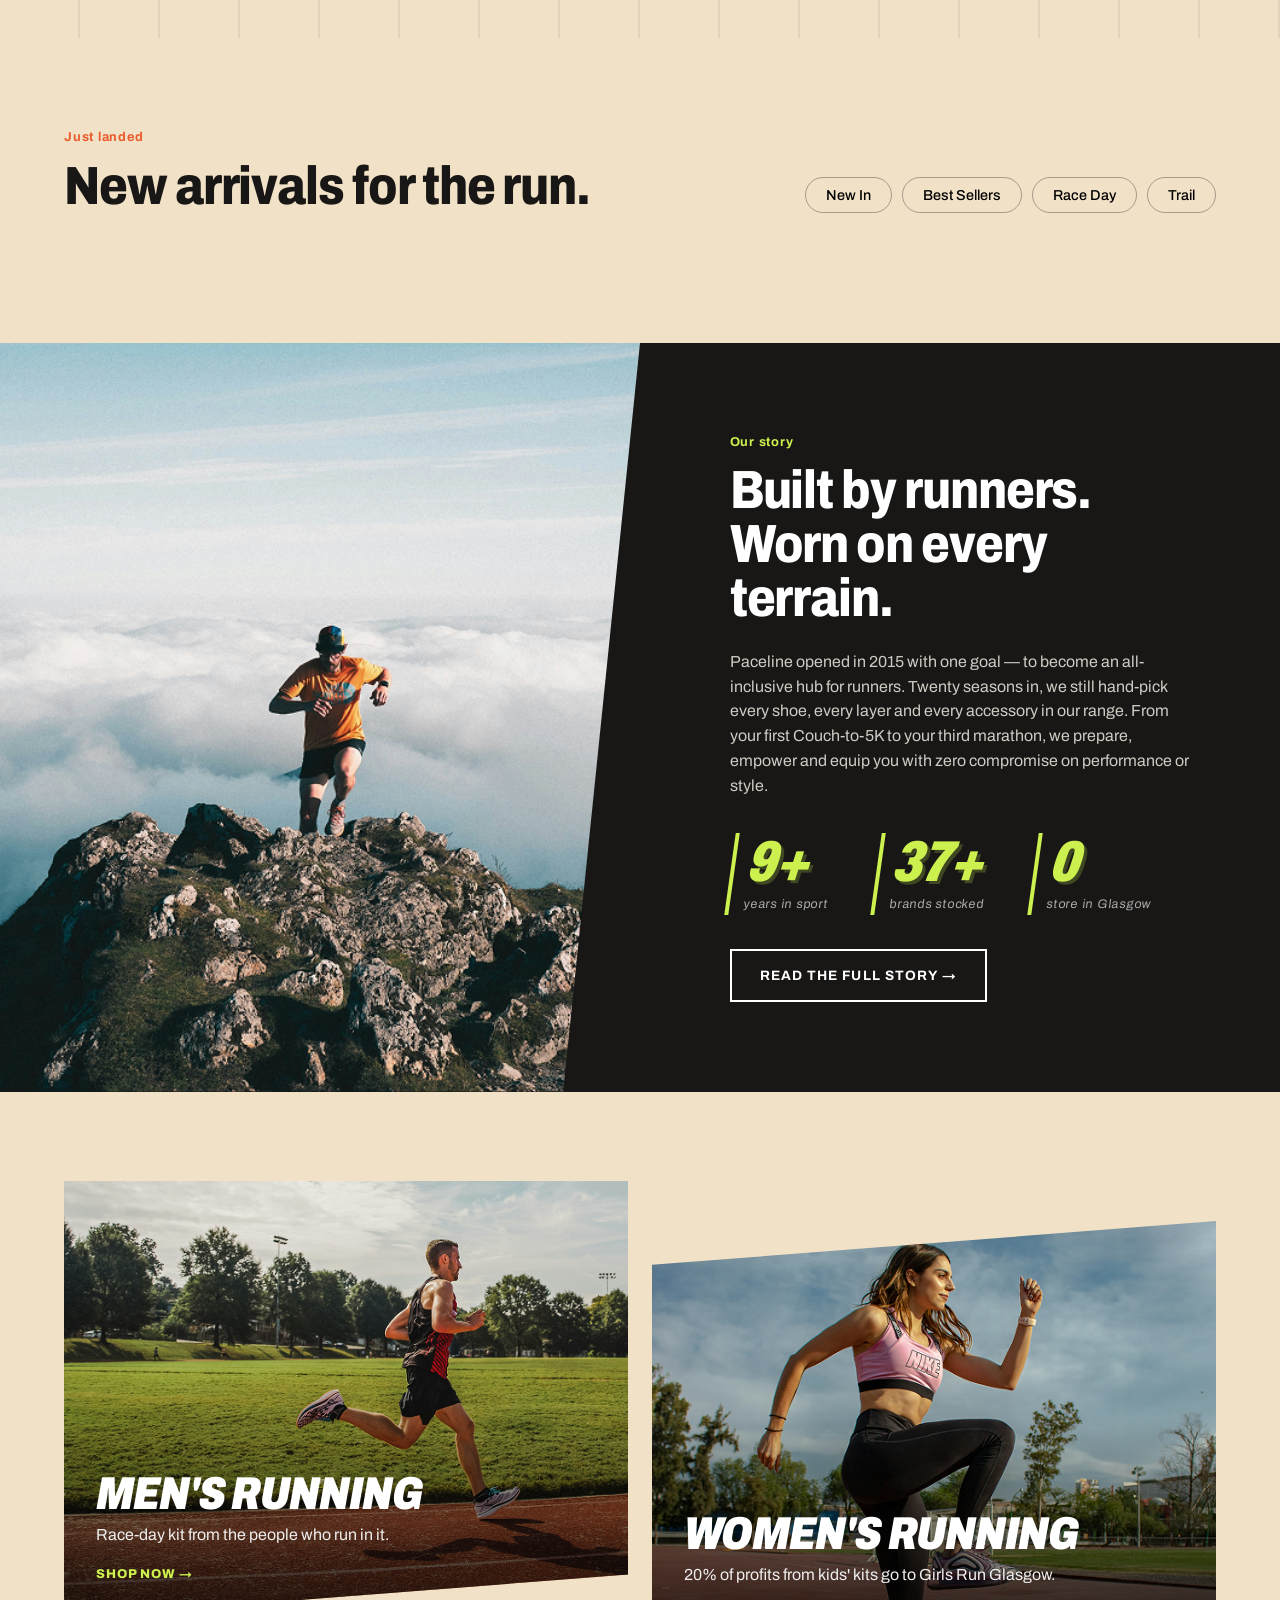
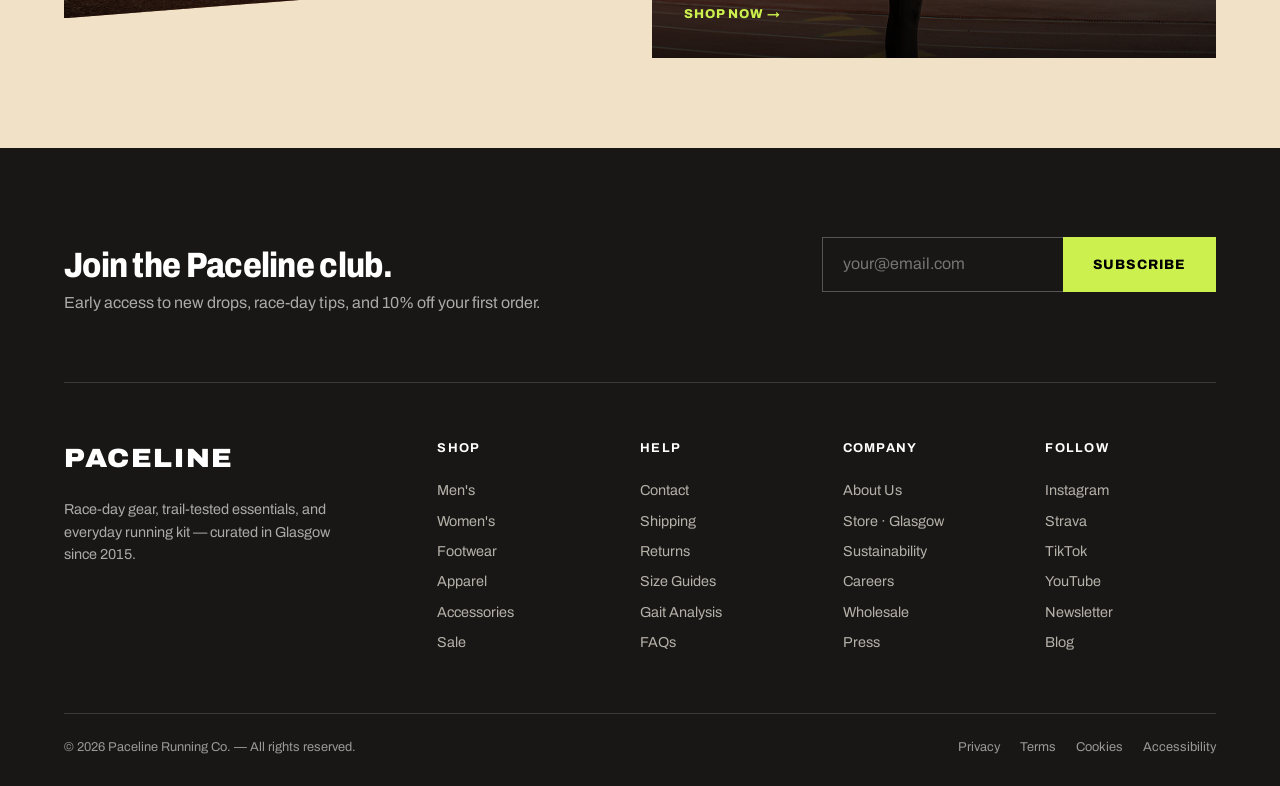
==== commit dbfc05ba: "feat: add story counter functionality in script.js; implement animations and intersection observer f" ====
--- a/index.html
+++ b/index.html
@@ -8,6 +8,7 @@
   <link rel="preconnect" href="https://fonts.gstatic.com" crossorigin>
   <link href="https://fonts.googleapis.com/css2?family=Archivo:ital,wdth,wght@0,62..125,100..900;1,62..125,100..900&display=swap" rel="stylesheet">
   <link rel="stylesheet" href="style.css">
+  <script src="script.js" defer></script>
 </head>
 <body>
    <header id = "hdr">
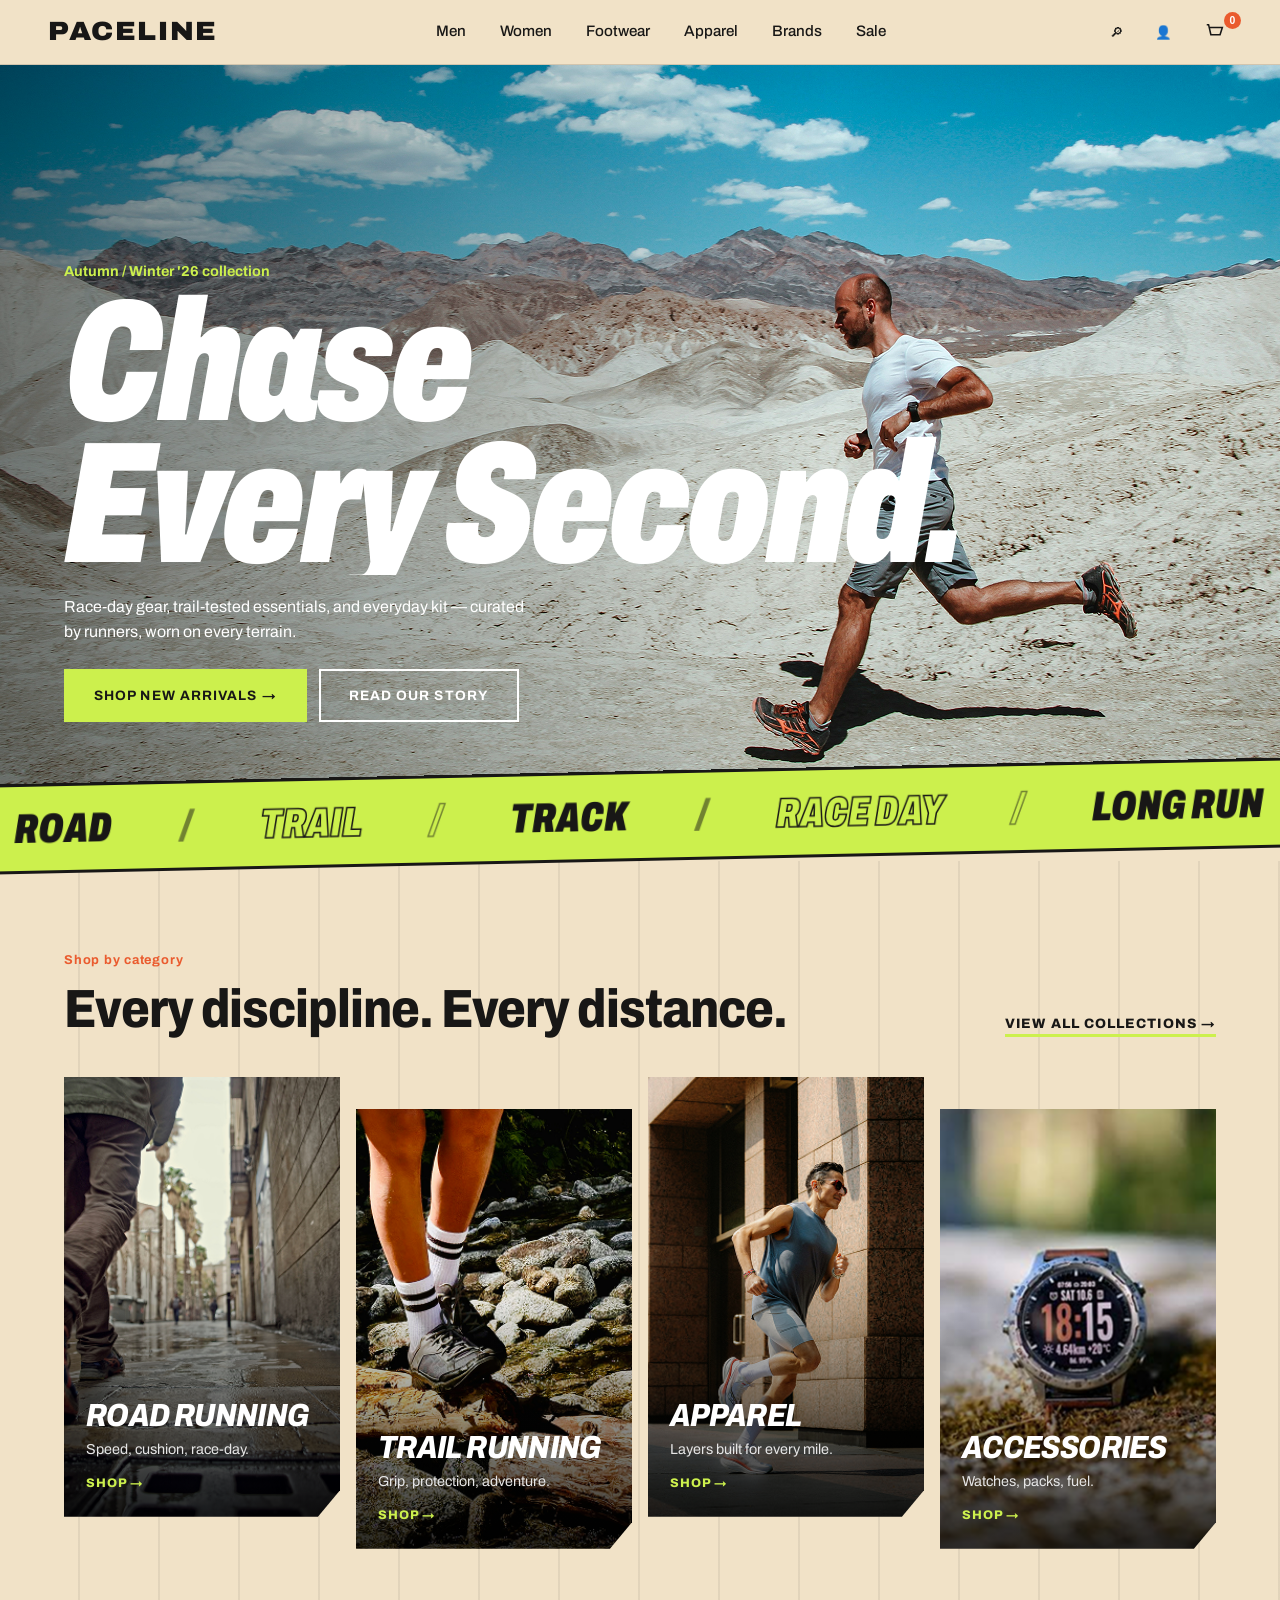
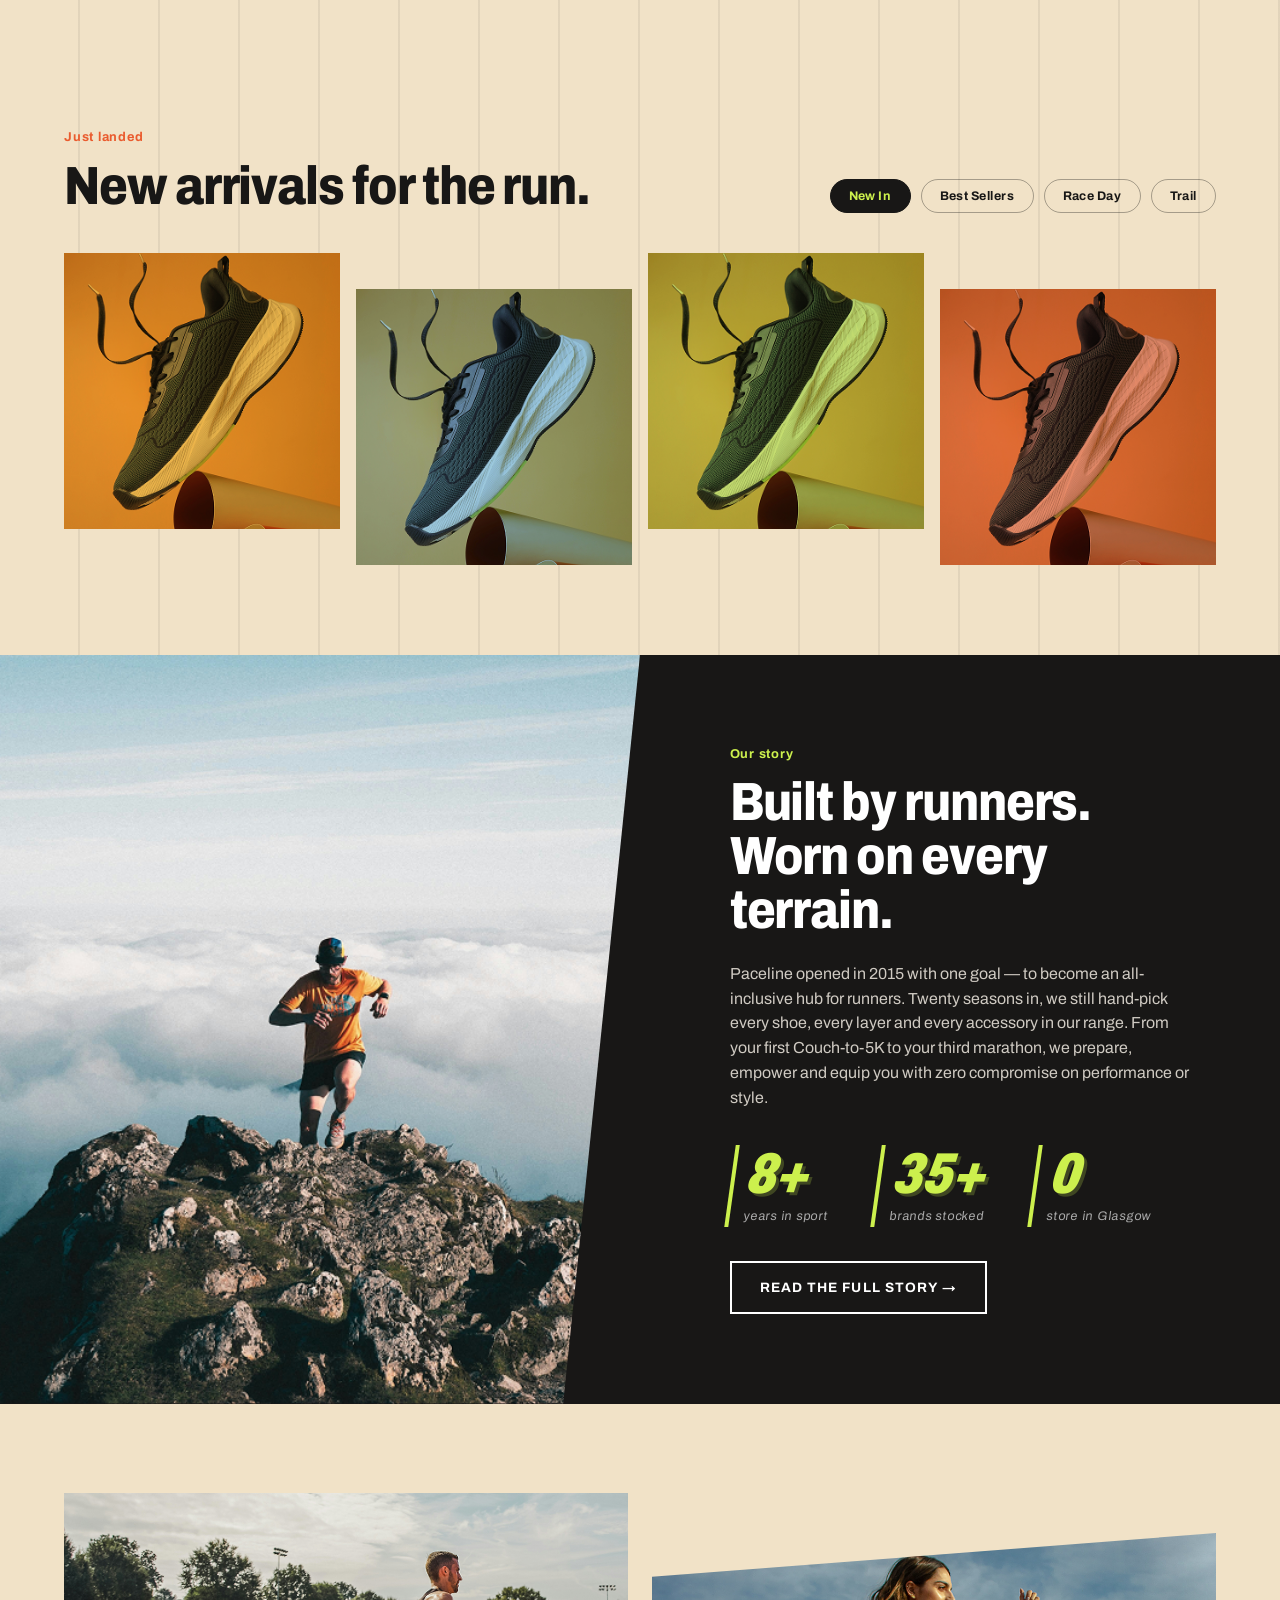
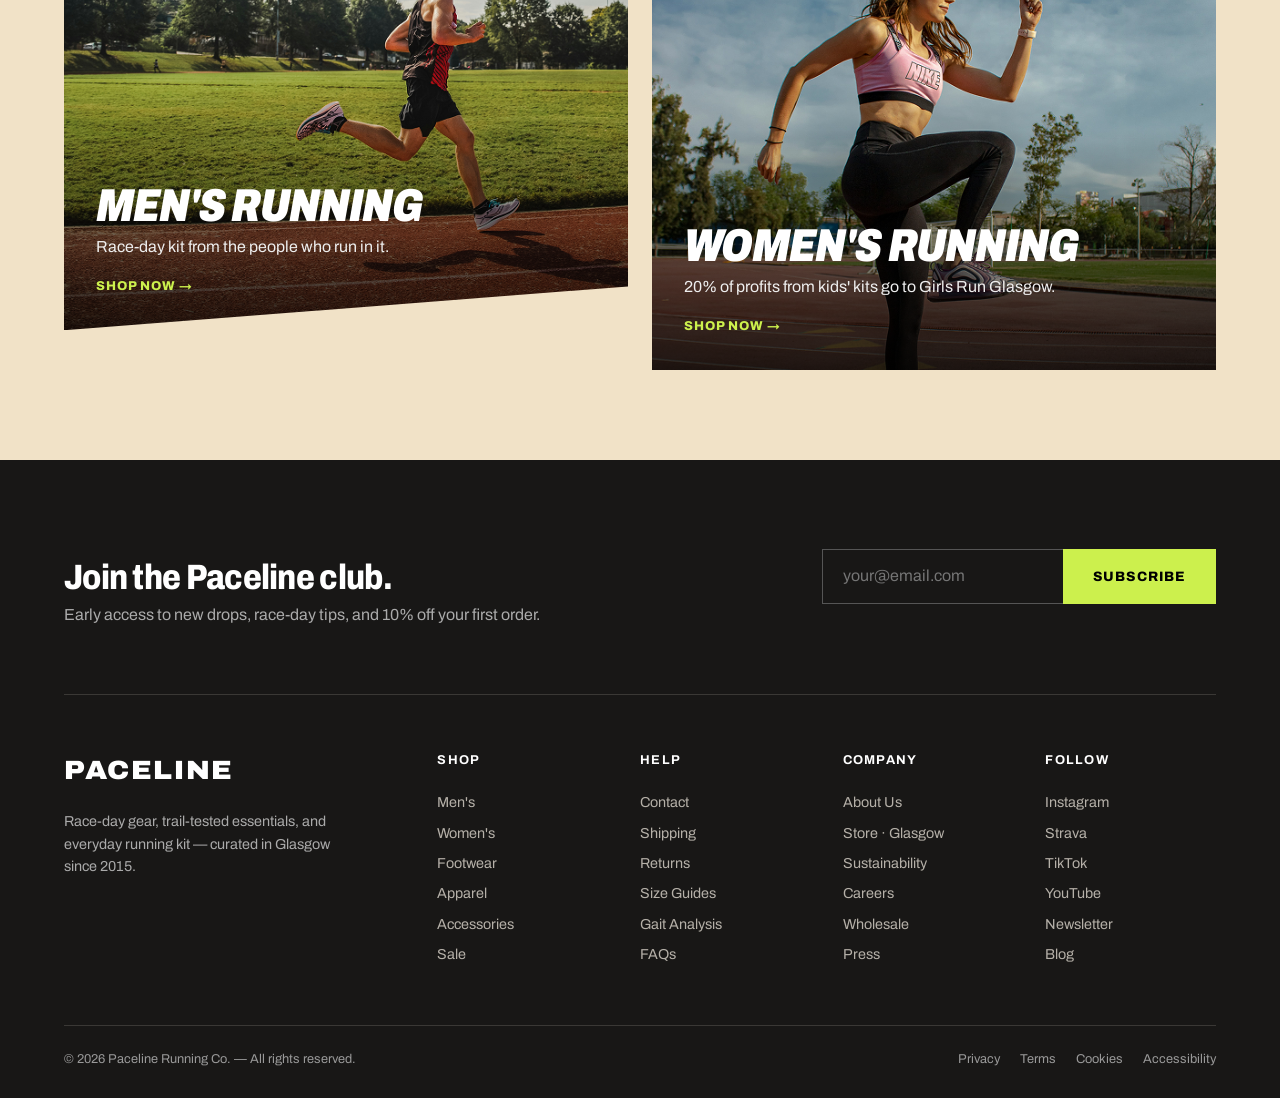
==== commit 686b20cc: "feat: implement arrival filtering and enhance product display; add about page for brand storytelling" ====
--- a/index.html
+++ b/index.html
@@ -8,7 +8,7 @@
   <link rel="preconnect" href="https://fonts.gstatic.com" crossorigin>
   <link href="https://fonts.googleapis.com/css2?family=Archivo:ital,wdth,wght@0,62..125,100..900;1,62..125,100..900&display=swap" rel="stylesheet">
   <link rel="stylesheet" href="style.css">
-  <script src="script.js" defer></script>
+  
 </head>
 <body>
    <header id = "hdr">
@@ -126,15 +126,27 @@
               <p class="label">Just landed</p>
               <h2>New arrivals for the run.</h2>
             </div>
-            <div class="filters" role="group" aria-label="Filter products">
-              <button type="button" class="product-filter">New In</button>
-              <button
-                type="button" class="product-filter">Best Sellers </button>
-              <button type="button" class="product-filter"> Race Day</button>
-              <button type="button"class="product-filter">Trail</button>
-            </div>
-          </div>
-          <div class="product-grid" id="product-grid" aria-live="polite"></div>
+            <div class="arrival-filters" role="group" aria-label="Filter arrivals" aria-controls="product-grid">
+              <button type="button" class="arrival-filter" data-filter="new-in" aria-pressed="true">New In</button>
+              <button type="button" class="arrival-filter" data-filter="best-sellers" aria-pressed="false">Best Sellers</button>
+              <button type="button" class="arrival-filter" data-filter="race-day" aria-pressed="false">Race Day</button>
+              <button type="button" class="arrival-filter" data-filter="trail" aria-pressed="false">Trail</button>
+            </div>
+          </div>
+          <div class="product-grid" id="product-grid">
+            <article class="product-card" data-categories="new-in best-sellers" data-tone="gold">
+              <img src="src/Home/arrivals_section/image.png" alt="Running shoe" />
+            </article>
+            <article class="product-card" data-categories="new-in trail" data-tone="blue">
+              <img src="src/Home/arrivals_section/image.png" alt="Running shoe" />
+            </article>
+            <article class="product-card" data-categories="new-in race-day" data-tone="lime">
+              <img src="src/Home/arrivals_section/image.png" alt="Running shoe" />
+            </article>
+            <article class="product-card" data-categories="new-in best-sellers trail" data-tone="coral">
+              <img src="src/Home/arrivals_section/image.png" alt="Running shoe" />
+            </article>
+          </div>
         </div>
       </section>
       <section class="story-section">
@@ -233,5 +245,6 @@
         </div>
       </div>
     </footer>
+    <script src="script.js" defer></script>
 </body>
 </html>
--- a/style.css
+++ b/style.css
@@ -377,10 +377,6 @@
   margin-bottom: -32px;
 }
 
-.album,
-#arrivals {
-  background-image: var(--lane);
-}
 .category-cards {
   align-items: stretch;
 }
@@ -400,10 +396,6 @@
   mix-blend-mode: multiply;
   opacity: 0;
   transition: opacity 0.5s;
-}
-.album,
-#arrivals {
-  background-image: var(--lane);
 }
 .albumcard:hover img {
   filter: grayscale(0) contrast(1.05);
@@ -432,36 +424,88 @@
   margin-inline: auto;
 }
 
-.album {
+.album,
+#arrivals {
   background-color: var(--cream);
-  background-image: repeating-linear-gradient( 90deg,transparent 0 78px, rgba(24, 23, 22, 0.07) 78px 80px );
-}
-.filters {
-  display: flex;
+  background-image: repeating-linear-gradient(
+    90deg,
+    transparent 0 78px,
+    rgba(24, 23, 22, 0.07) 78px 80px
+  );
+}
+.arrival-filters {
+  display: flex;
+  flex-wrap: wrap;
+  justify-content: flex-end;
   gap: 10px;
+}
+.arrival-filter {
+  padding: 9px 18px;
+  border: 1.5px solid rgba(24, 23, 22, 0.35);
+  border-radius: 999px;
+  background: transparent;
+  color: var(--black);
+  font: 700 0.78rem var(--fonts);
+  letter-spacing: 0.04em;
+  cursor: pointer;
+  transition: background-color 0.2s, color 0.2s, border-color 0.2s;
+}
+.arrival-filter:hover,
+.arrival-filter[aria-pressed="true"] {
+  background: var(--black);
+  color: var(--lime);
+  border-color: var(--black);
+}
+.product-grid {
+  display: flex;
+  align-items: flex-start;
   flex-wrap: wrap;
-}
-.product-filter {
-  font: 500 0.9rem var(--fonts);
-  padding: 9px 20px;
-  border: 1.5px solid rgba(24, 23, 22, 0.35);
-  border-radius: 99px;
-  background: none;
-  cursor: pointer;
-  transition: 0.2s;
-}
-.product-filter[aria-pressed="true"] {
-  background: var(--black);
-  color: #fff;
-  border-color: var(--black);
-}
-.product-grid {
-  display: grid;
-  grid-template-columns: repeat(4, 1fr);
   gap: 16px;
 }
 .product-card {
+  flex: 0 0 calc((100% - 48px) / 4);
+  min-width: 0;
+  overflow: hidden;
   animation: in 0.45s both;
+}
+.product-card[hidden] {
+  display: none;
+}
+.product-card > img {
+  display: block;
+  width: 100%;
+  aspect-ratio: 1;
+  object-fit: cover;
+  mix-blend-mode: multiply;
+  transition: transform 0.6s;
+}
+.product-card:hover > img {
+  transform: scale(1.05);
+}
+.product-card[data-tone="gold"] {
+  background: #f0b74b;
+}
+.product-card[data-tone="blue"] {
+  background: #9ecbe0;
+}
+.product-card[data-tone="lime"] {
+  background: #c6df70;
+}
+.product-card[data-tone="coral"] {
+  background: #e98b68;
+}
+.product-card.is-staggered {
+  margin-top: 36px;
+}
+@media (max-width: 760px) {
+  .product-card {
+    flex-basis: calc((100% - 16px) / 2);
+  }
+}
+@media (max-width: 480px) {
+  .product-card {
+    flex-basis: 100%;
+  }
 }
 
 @keyframes in {
@@ -568,9 +612,6 @@
   padding: 7px 13px;
   box-shadow: 3px 3px 0 var(--lime);
 }
-.product-card:nth-child(even) {
-  margin-top: 28px;
-}
 .product-card strong {
   font-size: 1.25rem;
   font-style: italic;
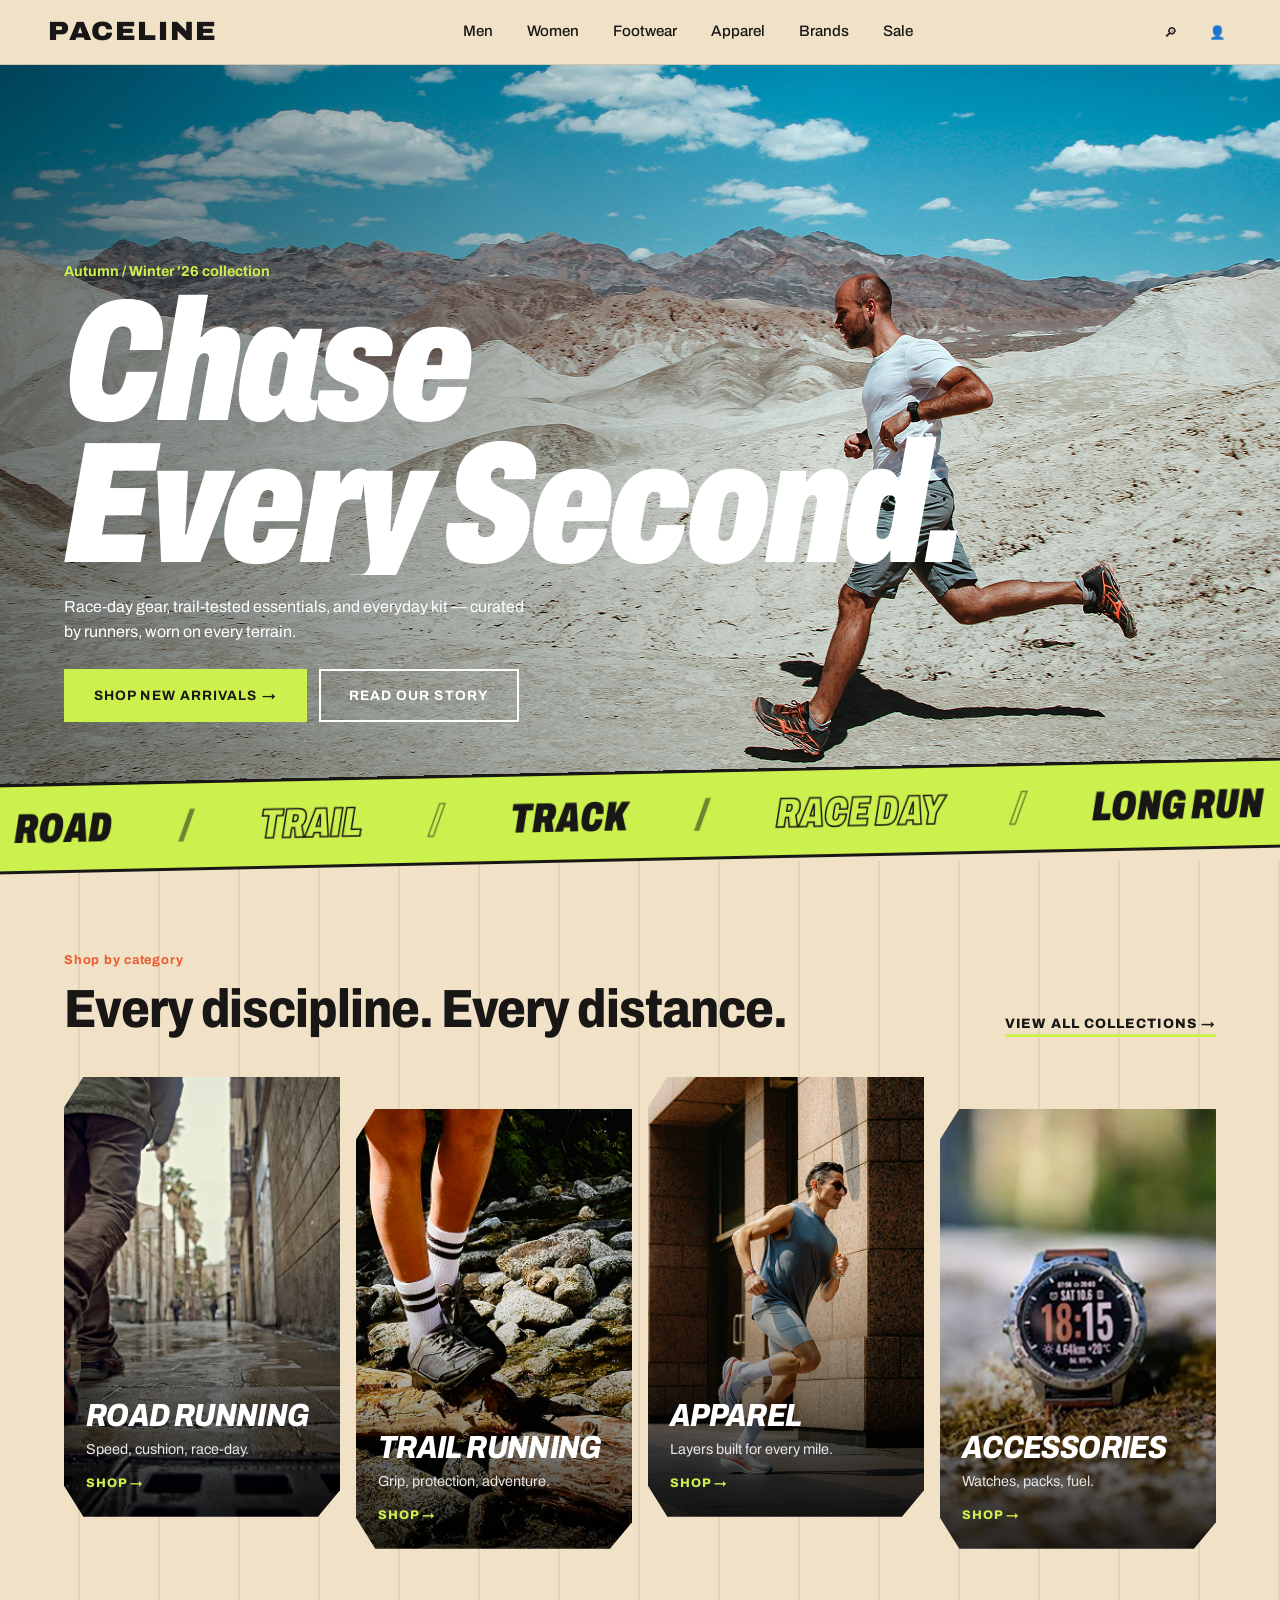
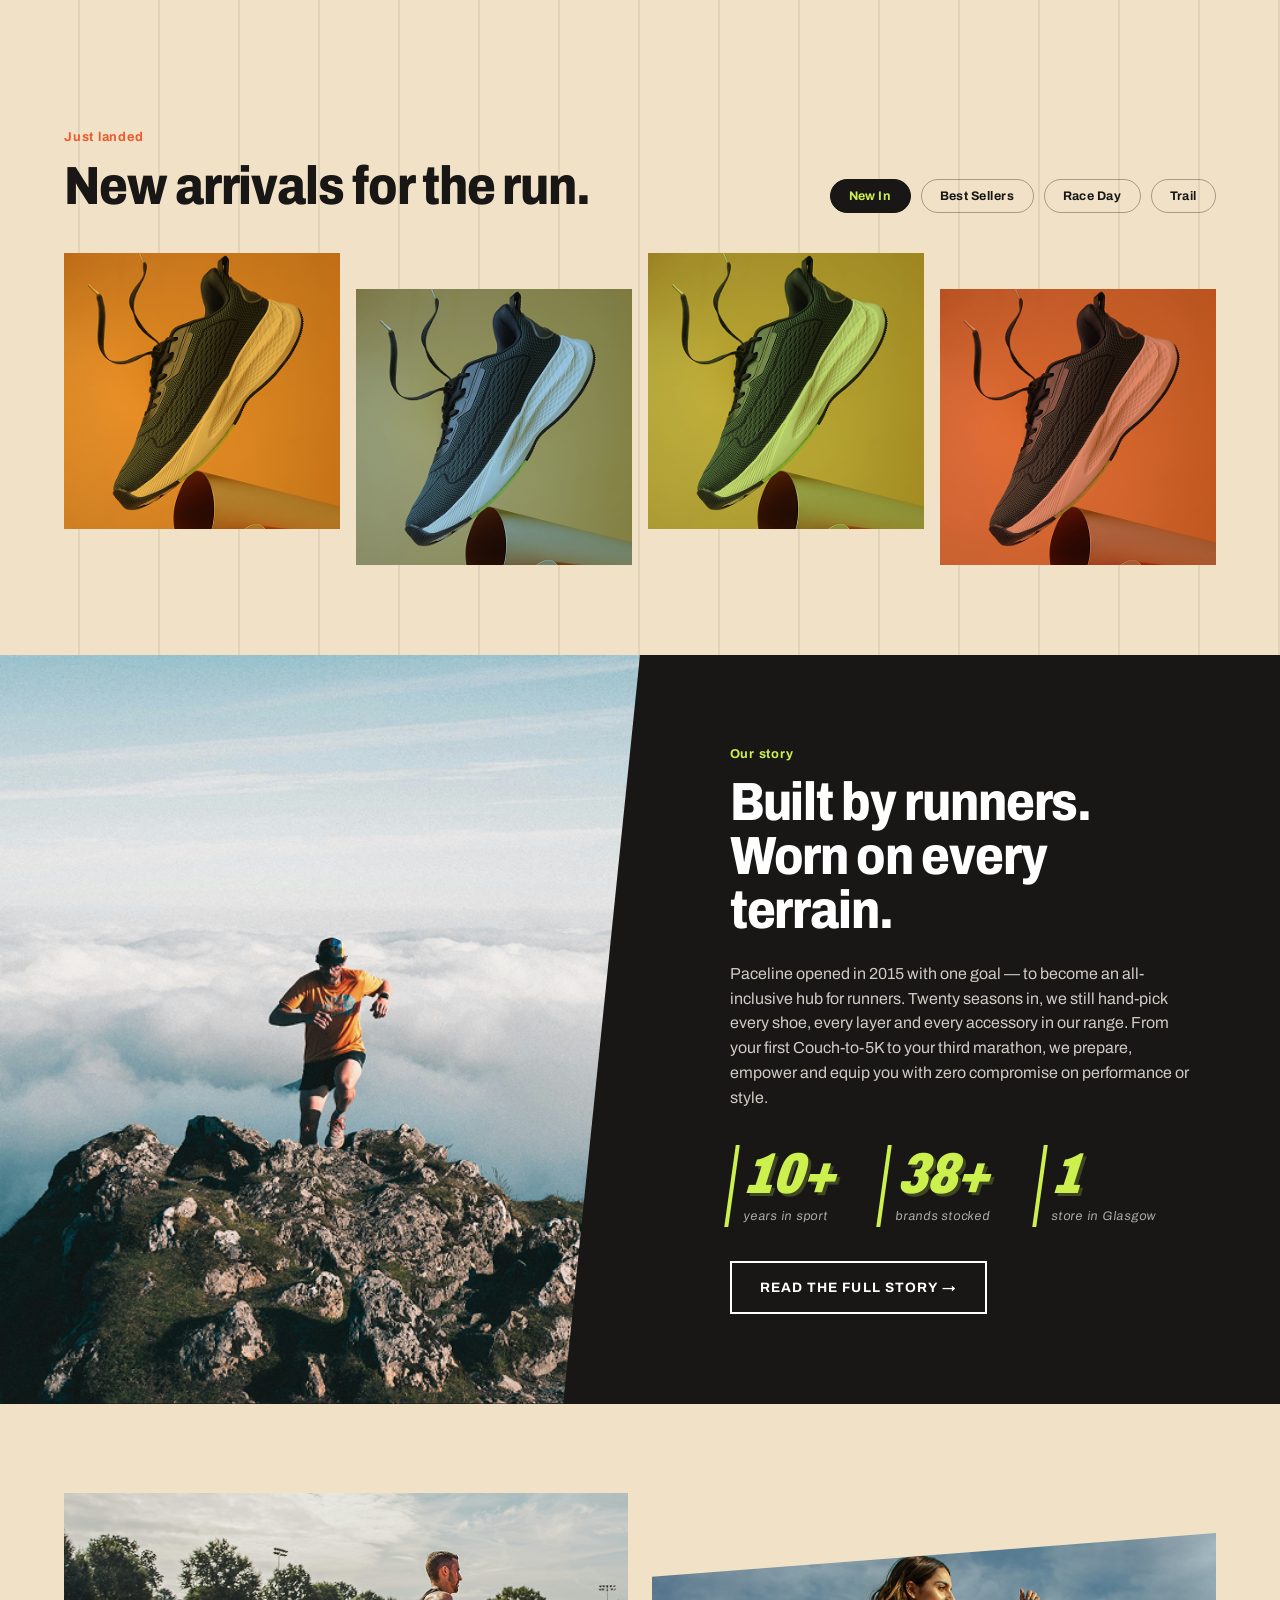
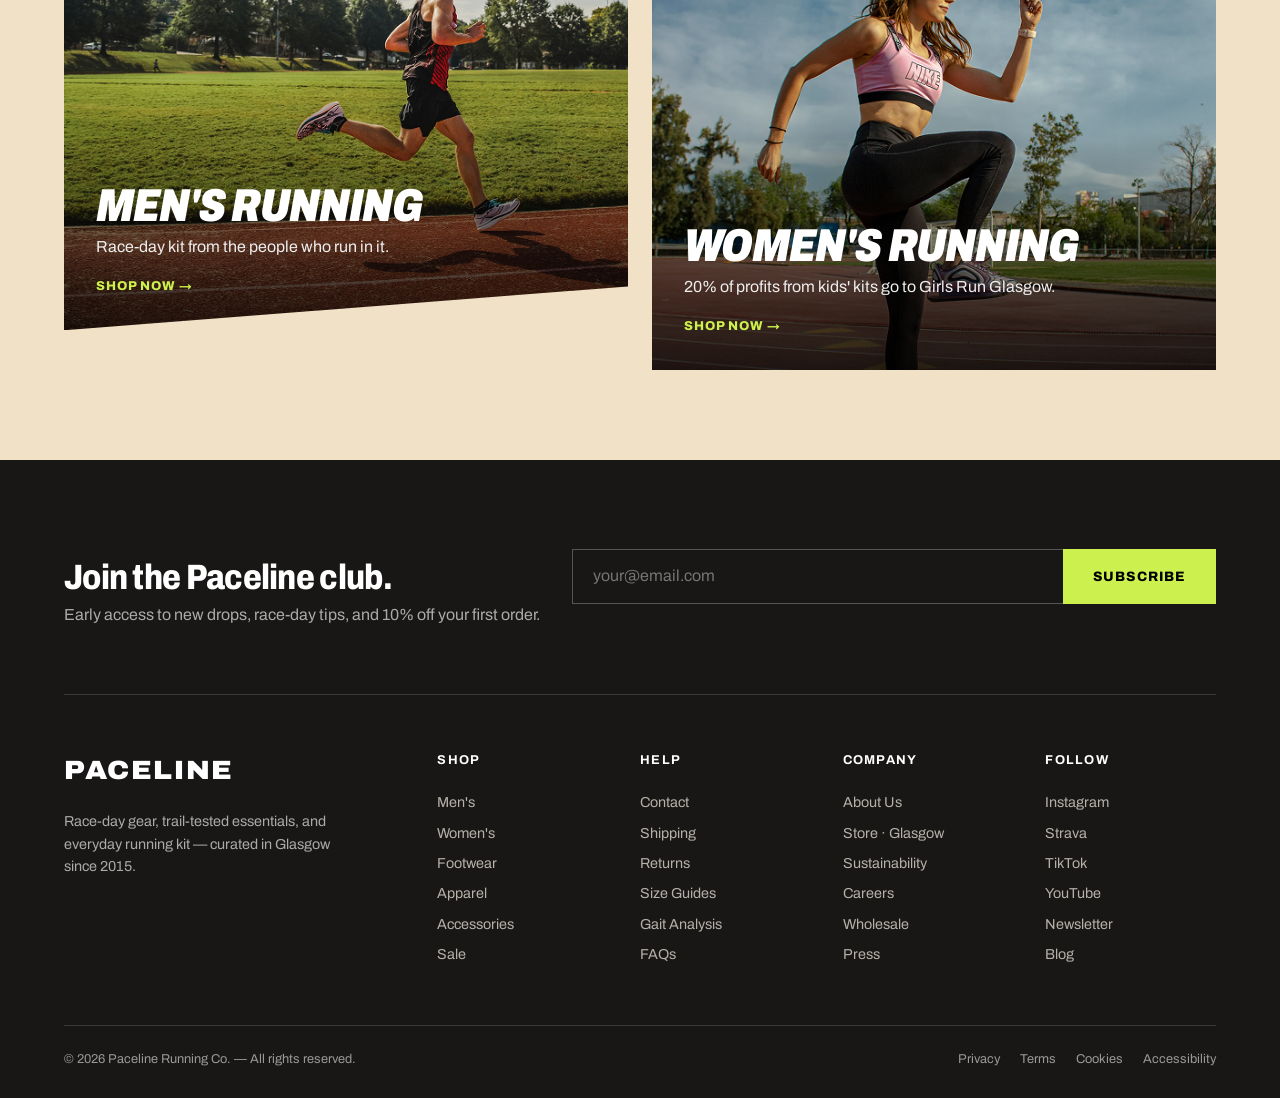
==== commit cc2e9081: "Enhance About Page and Navigation Structure - Updated navigation links in both about.html and index." ====
--- a/index.html
+++ b/index.html
@@ -16,20 +16,17 @@
      <div class="navbar">
       <a href="about.html" class="logo">PACELINE</a>
       <div class="links" id="links">
-          <a href="#">Men</a>
-          <a href="#">Women</a>
-          <a href="#">Footwear</a>
-          <a href="#">Apparel</a>
-          <a href="#">Brands</a>
-          <a href="#">Sale</a>
-        </div>
+          <a href="index.html#mens-running">Men</a>
+          <a href="index.html#womens-running">Women</a>
+          <a href="index.html#arrivals">Footwear</a>
+          <a href="index.html#apparel">Apparel</a>
+          <a href="about.html#story">Brands</a>
+          <a href="index.html#arrivals">Sale</a>
+        </div>
+        <button type="button" id="burger" aria-label="Open menu" aria-expanded="false" aria-controls="links">MENU</button>
         <div class="icon">
           <button type="button">🔎︎</button>
           <button type="button">👤</button>
-          <button type="button" id="cart-button" aria-label="Open cart">
-              <svg viewBox="0 0 24 24" aria-hidden="true">
-                <path d="M3 4h2l2.5 11h10L20 7H6.5M9 20h.01M17 20h.01" /></svg><span id="cart-count">0</span>
-          </button>        
         </div>
      </div>
     </nav>
@@ -88,28 +85,28 @@
             <a class="view-more" href="#">View all collections →</a>
           </div>
           <div class="category-cards">
-            <a class="albumcard" href="#"
+            <a class="albumcard" href="#arrivals"
               ><img src="src/Home/category_section/image1.png" alt="Runner on a wet city street" />
               <div>
                 <h3>Road Running</h3>
                 <p>Speed, cushion, race-day.</p>
                 <span>SHOP →</span>
               </div></a>
-            <a class="albumcard" href="#"
+            <a class="albumcard" href="#arrivals"
               ><img src="src/Home/category_section/image2.png" alt="Trail shoes on rocks" />
               <div>
                 <h3>Trail Running</h3>
                 <p>Grip, protection, adventure.</p>
                 <span>SHOP →</span>
               </div></a>
-            <a class="albumcard" href="#"
+            <a class="albumcard" id="apparel" href="#arrivals"
               ><img src="src/Home/category_section/image3.png" alt="Runner in a vest top" />
               <div>
                 <h3>Apparel</h3>
                 <p>Layers built for every mile.</p>
                 <span>SHOP →</span>
               </div></a>
-            <a class="albumcard" href="#"
+            <a class="albumcard" href="#arrivals"
               ><img src="src/Home/category_section/image4.png" alt="GPS running watch" />
               <div>
                 <h3>Accessories</h3>
@@ -175,14 +172,14 @@
       </section>
       <section class="collection-section">
         <div class="collection-layout">
-          <a class="collection-card" href="#"
+          <a class="collection-card" id="mens-running" href="#arrivals"
             ><img src="src/Home/explore_section/image_male.png" alt="Man sprinting on a track" />
             <div>
               <h3>Men's Running</h3>
               <p>Race-day kit from the people who run in it.</p>
               <span>SHOP NOW →</span>
             </div></a>
-          <a class="collection-card" href="#"
+          <a class="collection-card" id="womens-running" href="#arrivals"
             ><img src="src/Home/explore_section/image_female.png" alt="Woman sprinting on a track" />
             <div>
               <h3>Women's Running</h3>
--- a/style.css
+++ b/style.css
@@ -6,6 +6,12 @@
   --orange: #ea5b2e;
   --lightorange: #d98a45;
   --grey: #6b665e;
+  --paper: #f6f1e8;
+  --lane: repeating-linear-gradient(
+    90deg,
+    transparent 0 78px,
+    rgba(24, 23, 22, 0.07) 78px 80px
+  );
   --word: 1312px;
   --page-gutter: clamp(20px, 5vw, 72px);
   --section-space: clamp(56px, 7vw, 96px);
@@ -97,6 +103,7 @@
   border-bottom: 1px solid rgba(24, 23, 22, 0.14);
 }
 .navbar{
+  position: relative;
   display: flex;
   align-items: center;
   justify-content: space-between;
@@ -113,12 +120,7 @@
 }
 .links{
   display: flex;
-  gap: 34px;
-  font-size: 0.95rem;
-  font-weight: 500;
-}
-.links {
-  display: flex;
+  align-items: center;
   gap: 34px;
   font-size: 0.95rem;
   font-weight: 500;
@@ -144,6 +146,16 @@
 .links a.on {
   font-weight: 800;
 }
+#burger {
+  display: none;
+  padding: 8px 10px;
+  border: 1px solid var(--black);
+  background: transparent;
+  color: var(--black);
+  font: 700 0.72rem var(--fonts);
+  letter-spacing: 0.08em;
+  cursor: pointer;
+}
 .icon{
   display: flex;
   gap: 20px;
@@ -157,34 +169,6 @@
   position: relative;
   display: grid;
   place-items: center;
-}
-.icon svg {
-  width: 22px;
-  height: 22px;
-  fill: none;
-  stroke: currentColor;
-  stroke-width: 1.7;
-}
-#cart-count {
-  position: absolute;
-  top: -8px;
-  right: -9px;
-  background: var(--orange);
-  color: #fff;
-  font-size: 0.65rem;
-  font-weight: 800;
-  min-width: 17px;
-  height: 17px;
-  border-radius: 9px;
-  display: grid;
-  place-items: center;
-  transition: transform 0.3s;
-}
-#cart-count.pop {
-  transform: scale(1.7);
-}
-#burger {
-  display: none;
 }
 .home {
   position: relative;
@@ -248,13 +232,6 @@
   flex-wrap: wrap;
   gap: 12px;
   margin-top: 24px;
-}
-.home-hero .tag {
-  display: inline-block;
-  background: var(--lime);
-  color: var(--black);
-  padding: 6px 12px;
-  transform: skewX(-10deg);
 }
 .strap {
   background: var(--lime);
@@ -297,7 +274,7 @@
   }
 }
 
-section:is(.album, .product-arrivals, .collection-section, .mission-section, .values-section, .timeline-section, .founder-section) {
+section:is(.mission-section, .values-section, .timeline-section, .founder-section) {
   padding: 96px 0;
 }
 .albumheading {
@@ -318,14 +295,17 @@
 
 .category-cards {
   display: flex;
+  align-items: stretch;
   gap: 16px;
   height: 440px;
+  margin-bottom: 32px;
 }
 .albumcard {
   position: relative;
   flex: 1;
   overflow: hidden;
   color: #fff;
+  clip-path: polygon(0 7%, 7% 0, 100% 0, 100% 94%, 92% 100%, 7% 100%, 0 93%);
   transition: flex 0.6s cubic-bezier(0.2, 0.8, 0.2, 1);
 }
 .albumcard:hover,
@@ -340,6 +320,7 @@
 }
 .albumcard:hover img {
   transform: scale(1.06);
+  filter: grayscale(0) contrast(1.05);
 }
 .albumcard::after {
   content: "";
@@ -355,8 +336,10 @@
   right: 22px;
 }
 .albumcard h3 {
-  font-size: 1.7rem;
+  font-size: 2rem;
   font-stretch: 85%;
+  font-style: italic;
+  text-transform: uppercase;
 }
 .albumcard p {
   font-size: 0.9rem;
@@ -369,24 +352,11 @@
   font-size: 0.78rem;
   letter-spacing: 0.08em;
 }
-.albumcard {
-  clip-path: polygon(0 7%, 7% 0, 100% 0, 100% 94%, 92% 100%, 7% 100%, 0 93%);
-}
 .albumcard:nth-child(even) {
   margin-top: 32px;
   margin-bottom: -32px;
 }
 
-.category-cards {
-  align-items: stretch;
-}
-.albumcard {
-  clip-path: polygon(0 0, 100% 0, 100% 94%, 92% 100%, 0 100%);
-}
-.albumcard:nth-child(even) {
-  margin-top: 32px;
-  margin-bottom: -32px;
-}
 .albumcard::before {
   content: "";
   position: absolute;
@@ -397,18 +367,6 @@
   opacity: 0;
   transition: opacity 0.5s;
 }
-.albumcard:hover img {
-  filter: grayscale(0) contrast(1.05);
-}
-.albumcard h3 {
-  font-style: italic;
-  font-size: 2rem;
-  text-transform: uppercase;
-}
-.category-cards {
-  margin-bottom: 32px;
-}
-
 section.album,
 section.product-arrivals,
 section.collection-section {
@@ -425,13 +383,9 @@
 }
 
 .album,
-#arrivals {
+.product-arrivals {
   background-color: var(--cream);
-  background-image: repeating-linear-gradient(
-    90deg,
-    transparent 0 78px,
-    rgba(24, 23, 22, 0.07) 78px 80px
-  );
+  background-image: var(--lane);
 }
 .arrival-filters {
   display: flex;
@@ -497,7 +451,7 @@
 .product-card.is-staggered {
   margin-top: 36px;
 }
-@media (max-width: 760px) {
+@media (max-width: 900px) {
   .product-card {
     flex-basis: calc((100% - 16px) / 2);
   }
@@ -513,109 +467,6 @@
     opacity: 0;
     transform: translateY(14px);
   }
-}
-
-.product-card .image-wrap {
-  position: relative;
-  aspect-ratio: 1;
-  overflow: hidden;
-  background: #e9a64a;
-}
-.product-card .image-wrap img {
-  width: 100%;
-  height: 100%;
-  object-fit: cover;
-  transition: transform 0.6s;
-}
-.product-card:hover .image-wrap img {
-  transform: scale(1.07) rotate(-2deg);
-}
-.product-tag {
-  position: absolute;
-  top: 14px;
-  left: 14px;
-  background: var(--black);
-  color: var(--lime);
-  font-size: 0.68rem;
-  font-weight: 800;
-  letter-spacing: 0.08em;
-  padding: 5px 9px;
-}
-
-.product-tag.sale {
-  background: var(--orange);
-  color: #fff;
-}
-.add-to-cart {
-  position: absolute;
-  left: 0;
-  right: 0;
-  bottom: 0;
-  padding: 14px;
-  border: 0;
-  background: var(--lime);
-  color: var(--black);
-  font: 800 0.8rem var(--fonts);
-  letter-spacing: 0.08em;
-  text-transform: uppercase;
-  cursor: pointer;
-  transform: translateY(101%);
-  transition: transform 0.3s;
-}
-.product-card:hover .add-to-cart,
-.add-to-cart:focus-visible {
-  transform: none;
-}
-.product-card small {
-  display: block;
-  color: var(--grey);
-  font-size: 0.82rem;
-  margin-top: 12px;
-}
-.product-card h3 {
-  font-size: 1rem;
-  font-weight: 600;
-  letter-spacing: 0;
-  line-height: 1.3;
-  margin: 2px 0 4px;
-}
-.product-card s {
-  color: var(--grey);
-  margin-right: 8px;
-  font-weight: 400;
-}
-.product-card strong {
-  font-weight: 800;
-}
-
-.product-card .image-wrap {
-  background: radial-gradient(circle at 30% 25%, #ffe27a, #e9a64a 55%, #c9632e);
-}
-.product-card:nth-child(2) .image-wrap {
-  background: radial-gradient(circle at 70% 20%, #bff0ff, #6cb6e6 60%, #2c6aa8);
-}
-.product-card:nth-child(3) .image-wrap {
-  background: radial-gradient(circle at 30% 70%, #d9ff8a, #9ccf2d 60%, #4d7a12);
-}
-.product-card:nth-child(4) .image-wrap {
-  background: radial-gradient(circle at 60% 30%, #ffb3a1, #ea5b2e 60%, #8f2a10);
-}
-.product-card .image-wrap img {
-  mix-blend-mode: multiply;
-}
-.product-card:hover .image-wrap img {
-  transform: scale(1.12) rotate(-6deg) translateY(-4px);
-}
-.product-tag {
-  transform: rotate(-6deg);
-  border-radius: 99px;
-  padding: 7px 13px;
-  box-shadow: 3px 3px 0 var(--lime);
-}
-.product-card strong {
-  font-size: 1.25rem;
-  font-style: italic;
-  font-stretch: 80%;
 }
 
 .story-section {
@@ -629,6 +480,7 @@
   height: 100%;
   object-fit: cover;
   min-height: 520px;
+  clip-path: polygon(0 0, 100% 0, 88% 100%, 0 100%);
 }
 .story-section > div {
   padding: clamp(40px, 7vw, 100px);
@@ -651,11 +503,13 @@
 }
 .stats b {
   display: block;
-  font-size: 3rem;
+  font-size: 3.6rem;
   font-weight: 900;
   font-stretch: 75%;
   color: var(--lime);
   line-height: 1;
+  font-style: italic;
+  text-shadow: 3px 3px 0 rgba(204, 240, 77, 0.22);
 }
 .stats small {
   font-size: 0.78rem;
@@ -676,14 +530,6 @@
 .finish::before {
   content: "🏁 🏃 🏁 🏃 🏁";
 }
-.story-section img {
-  clip-path: polygon(0 0, 100% 0, 88% 100%, 0 100%);
-}
-.stats b {
-  font-size: 3.6rem;
-  font-style: italic;
-  text-shadow: 3px 3px 0 rgba(204, 240, 77, 0.22);
-}
 .stats div {
   border-left: 4px solid var(--lime);
   padding-left: 14px;
@@ -729,6 +575,9 @@
   font-size: clamp(2rem, 3.6vw, 3.2rem);
   font-stretch: 80%;
   font-weight: 900;
+  font-style: italic;
+  text-transform: uppercase;
+  transition: transform 0.4s;
 }
 .collection-card p {
   margin: 6px 0 14px;
@@ -747,11 +596,6 @@
 .collection-card:nth-child(2) {
   clip-path: polygon(0 10%, 100% 0, 100% 100%, 0 100%);
   margin-top: 40px;
-}
-.collection-card h3 {
-  font-style: italic;
-  text-transform: uppercase;
-  transition: transform 0.4s;
 }
 .collection-card:hover h3 {
   transform: translateX(12px);
@@ -794,7 +638,12 @@
 }
 .newsletter form {
   display: flex;
-  min-width: min(480px, 100%);
+  width: 100%;
+  min-width: 0;
+}
+.newsletter > div:last-child {
+  flex: 1 1 320px;
+  min-width: 0;
 }
 .newsletter input {
   flex: 1;
@@ -864,3 +713,469 @@
 .legal span a {
   margin-left: 20px;
 }
+
+.breadcrumb {
+  text-align: center;
+  font-size: 0.8rem;
+  letter-spacing: 0.1em;
+  color: var(--grey);
+  padding-top: 64px;
+}
+.about-page .about-intro,
+.about-page .story-image-container {
+  width: 100%;
+  max-width: var(--word);
+  margin-inline: auto;
+  padding-inline: var(--page-gutter);
+}
+.about-page section:is(
+  .mission-section,
+  .values-section,
+  .timeline-section,
+  .founder-section,
+  .final-cta
+) {
+  padding: var(--section-space) var(--page-gutter);
+}
+.about-page .mission-layout,
+.about-page .values-content,
+.about-page .timeline-content,
+.about-page .founder-content,
+.about-page .cta-content {
+  width: 100%;
+  max-width: var(--word);
+  margin-inline: auto;
+}
+.page-title {
+  position: relative;
+  color: var(--black);
+  font-size: clamp(5rem, 20vw, 19rem);
+  font-weight: 900;
+  font-stretch: 70%;
+  text-align: center;
+  line-height: 0.82;
+  letter-spacing: -0.03em;
+  margin: 24px 0 32px;
+}
+.intro-text {
+  max-width: 600px;
+  margin: 0 auto 56px;
+  text-align: center;
+  font-size: 1.2rem;
+  color: var(--grey);
+}
+.story-image {
+  overflow: hidden;
+  height: min(480px, 56vw);
+  position: relative;
+}
+.story-image img {
+  position: absolute;
+  top: 0;
+  left: -6%;
+  width: 112%;
+  height: 100%;
+  object-fit: cover;
+  will-change: transform;
+}
+.mission-layout {
+  display: grid;
+  grid-template-columns: 1fr 1.1fr;
+  gap: 64px;
+}
+.mission-layout h2 {
+  font-size: clamp(3rem, 6vw, 5.2rem);
+  font-weight: 900;
+  font-stretch: 78%;
+}
+.mission-layout p {
+  margin-bottom: 18px;
+  color: #4a463f;
+  max-width: 560px;
+}
+.mission-layout .sig {
+  font-weight: 800;
+  color: var(--black);
+  margin-top: 36px;
+}
+.values-section {
+  background: var(--paper);
+}
+.value-cards {
+  display: grid;
+  grid-template-columns: repeat(3, 1fr);
+  gap: 24px;
+  margin-top: 44px;
+}
+.value-cards div {
+  background: #fff;
+  padding: 40px 36px;
+  transition: transform 0.3s;
+}
+.value-cards div:hover {
+  transform: translateY(-10px) rotate(0);
+}
+.value-cards b {
+  display: block;
+  font-size: 5.5rem;
+  font-weight: 900;
+  font-stretch: 75%;
+  line-height: 1;
+  margin-bottom: 22px;
+  font-style: italic;
+  -webkit-text-stroke: 2px currentColor;
+  -webkit-text-fill-color: transparent;
+}
+.value-cards div:nth-child(1) b {
+  color: var(--orange);
+}
+.value-cards div:nth-child(2) b {
+  color: #a9cc1f;
+}
+.value-cards div:nth-child(3) b {
+  color: var(--lightorange);
+}
+.value-cards h3 {
+  font-size: 1.4rem;
+  letter-spacing: -0.01em;
+  margin-bottom: 12px;
+}
+.value-cards p {
+  color: var(--grey);
+  font-size: 0.95rem;
+}
+.story-timeline {
+  position: relative;
+  display: grid;
+  grid-template-columns: repeat(4, 1fr);
+  gap: 28px;
+  list-style: none;
+  padding: 0;
+  margin-top: 44px;
+}
+.story-timeline li {
+  position: relative;
+  padding-top: 28px;
+}
+.story-timeline li::before {
+  content: "";
+  position: absolute;
+  top: 0;
+  left: 0;
+  height: 4px;
+  width: 100%;
+  background: rgba(24, 23, 22, 0.18);
+}
+.story-timeline li::after {
+  content: "";
+  position: absolute;
+  top: 0;
+  left: 0;
+  height: 4px;
+  width: 0;
+  background: var(--orange);
+  transition: width 1.1s cubic-bezier(0.2, 0.8, 0.2, 1);
+}
+.story-timeline li.on::after {
+  width: 100%;
+}
+.story-timeline b {
+  display: block;
+  font-size: 3.4rem;
+  font-weight: 900;
+  font-stretch: 75%;
+  line-height: 1;
+  color: rgba(24, 23, 22, 0.25);
+  transition: color 0.8s 0.3s;
+}
+.story-timeline li.on b {
+  color: var(--orange);
+}
+.story-timeline h3 {
+  font-size: 1.15rem;
+  letter-spacing: -0.01em;
+  margin: 14px 0 8px;
+}
+.story-timeline p {
+  font-size: 0.9rem;
+  color: var(--grey);
+}
+.store-section {
+  display: grid;
+  grid-template-columns: 1fr 1fr;
+  background: var(--black);
+  color: #fff;
+}
+.store-section > div:first-child {
+  padding: clamp(40px, 7vw, 100px);
+  align-self: center;
+}
+.store-section .label {
+  color: var(--lime);
+}
+.store-section h2 {
+  font-size: clamp(3rem, 6vw, 5.4rem);
+  font-weight: 900;
+  font-stretch: 78%;
+  margin-bottom: 28px;
+}
+.store-section dl {
+  display: grid;
+  grid-template-columns: auto 1fr;
+  gap: 10px 28px;
+  color: #cfcac2;
+}
+.store-section dt {
+  color: var(--lime);
+  font-weight: 700;
+}
+.store-map {
+  position: relative;
+  min-height: 440px;
+}
+.store-map img {
+  position: absolute;
+  inset: 0;
+  width: 100%;
+  height: 100%;
+  object-fit: cover;
+}
+.store-map i {
+  position: absolute;
+  left: 50%;
+  top: 50%;
+  font-style: normal;
+  font-size: 2.8rem;
+  transform: translate(-50%, -50%);
+  animation: ping 2s infinite;
+}
+@keyframes ping {
+  from {
+    transform: translate(-50%, -50%) scale(0.8);
+    opacity: 1;
+  }
+  to {
+    transform: translate(-50%, -50%) scale(1.2);
+    opacity: 0.7;
+  }
+}
+.founder-cards {
+  display: grid;
+  grid-template-columns: 1fr 1fr;
+  gap: 24px;
+  margin-top: 44px;
+}
+.founder-card {
+  background: #fff;
+  padding: 12px 12px 0;
+  box-shadow: 8px 8px 0 var(--black);
+  border: 2px solid var(--black);
+}
+.founder-card .image-wrap {
+  position: relative;
+  overflow: hidden;
+}
+.founder-card img {
+  width: 100%;
+  aspect-ratio: 644/460;
+  object-fit: cover;
+  filter: grayscale(0.85);
+  transition:
+    filter 0.5s,
+    transform 0.8s;
+}
+.founder-card:hover img {
+  filter: none;
+  transform: scale(1.04);
+}
+.founder-sticker {
+  position: absolute;
+  left: 28px;
+  bottom: 24px;
+  background: var(--lime);
+  font-weight: 800;
+  font-size: 0.8rem;
+  padding: 8px 16px;
+  border-radius: 99px;
+  transform: rotate(-4deg);
+  border: 2px solid var(--black);
+}
+.founder-card div.founder-details {
+  padding: 32px 36px 36px;
+}
+.founder-card h3 {
+  font-size: 1.9rem;
+  font-weight: 700;
+  letter-spacing: -0.01em;
+}
+.founder-card .founder-role {
+  color: var(--orange);
+  font-weight: 700;
+  font-size: 0.9rem;
+  margin: 6px 0 12px;
+}
+.founder-card p {
+  color: var(--grey);
+}
+.page-title::before {
+  content: attr(data-t);
+  position: absolute;
+  inset: 0;
+  transform: translate(10px, 10px);
+  color: transparent;
+  -webkit-text-stroke: 2px var(--orange);
+  z-index: -1;
+}
+.page-title::after {
+  content: attr(data-t);
+  position: absolute;
+  inset: 0;
+  transform: translate(20px, 20px);
+  color: transparent;
+  -webkit-text-stroke: 2px var(--lime);
+  z-index: -2;
+}
+.value-cards div:nth-child(1) {
+  transform: rotate(-1.5deg);
+}
+.value-cards div:nth-child(2) {
+  transform: translateY(24px);
+}
+.value-cards div:nth-child(3) {
+  transform: rotate(1.5deg);
+}
+.founder-card:nth-child(1) {
+  transform: rotate(-1.8deg);
+}
+.founder-card:nth-child(2) {
+  transform: rotate(1.8deg) translateY(24px);
+}
+.founder-card:hover {
+  transform: rotate(0) translateY(-6px);
+  transition: transform 0.3s;
+}
+.final-cta {
+  background: var(--lime) var(--lane);
+  text-align: center;
+  padding: 112px 0;
+  overflow: hidden;
+}
+.final-cta .label {
+  color: var(--black);
+}
+.final-cta h2 {
+  font-style: italic;
+}
+.store-section .store-map {
+  clip-path: polygon(12% 0, 100% 0, 100% 100%, 0 100%);
+}
+@media (max-width: 960px) {
+  .category-cards {
+    flex-direction: column;
+    height: auto;
+  }
+  .albumcard {
+    height: 240px;
+    flex: none;
+  }
+  .albumcard:hover {
+    flex: none;
+  }
+  .story-section,
+  .collection-layout,
+  .mission-layout,
+  .store-section,
+  .founder-cards {
+    grid-template-columns: 1fr;
+  }
+  .mission-layout {
+    gap: 32px;
+  }
+  .value-cards {
+    grid-template-columns: 1fr;
+  }
+  .story-timeline {
+    grid-template-columns: 1fr 1fr;
+  }
+  .footer-grid {
+    grid-template-columns: 1fr 1fr;
+  }
+  .footer-grid > div:first-child {
+    grid-column: 1/-1;
+  }
+  .stats {
+    gap: 28px;
+  }
+  .albumcard:nth-child(even) {
+    margin: 0;
+  }
+  .product-card.is-staggered {
+    margin-top: 0;
+  }
+  .collection-card:nth-child(2) {
+    margin-top: 0;
+  }
+  .founder-card:nth-child(2) {
+    transform: rotate(1.8deg);
+  }
+  .story-section img,
+  .store-section .store-map {
+    clip-path: none;
+  }
+  .strap {
+    margin: -8px -10px 0;
+  }
+  .strap-track span {
+    font-size: 1.8rem;
+  }
+}
+@media (max-width: 760px) {
+  #burger {
+    display: inline-flex;
+  }
+  .links {
+    display: none;
+    position: absolute;
+    top: 64px;
+    left: 0;
+    right: 0;
+    z-index: 81;
+    align-items: stretch;
+    flex-direction: column;
+    gap: 0;
+    padding: 12px var(--page-gutter) 24px;
+    background: var(--cream);
+    border-bottom: 1px solid rgba(0, 0, 0, 0.14);
+  }
+  .links.open {
+    display: flex;
+  }
+  .links a {
+    padding: 12px 0;
+  }
+}
+@media (max-width: 560px) {
+  .story-timeline {
+    grid-template-columns: 1fr;
+  }
+}
+@media (prefers-reduced-motion: reduce) {
+  /* Respect visitors who ask the browser to reduce motion. */
+  * {
+    animation: none !important;
+    transition: none !important;
+  }
+  html {
+    scroll-behavior: auto;
+  }
+  .strap-track {
+    animation: none;
+  }
+}
+
+.about-page .about-intro {
+  text-align: center;
+}
+.about-page .story-image-container {
+  overflow: hidden;
+}
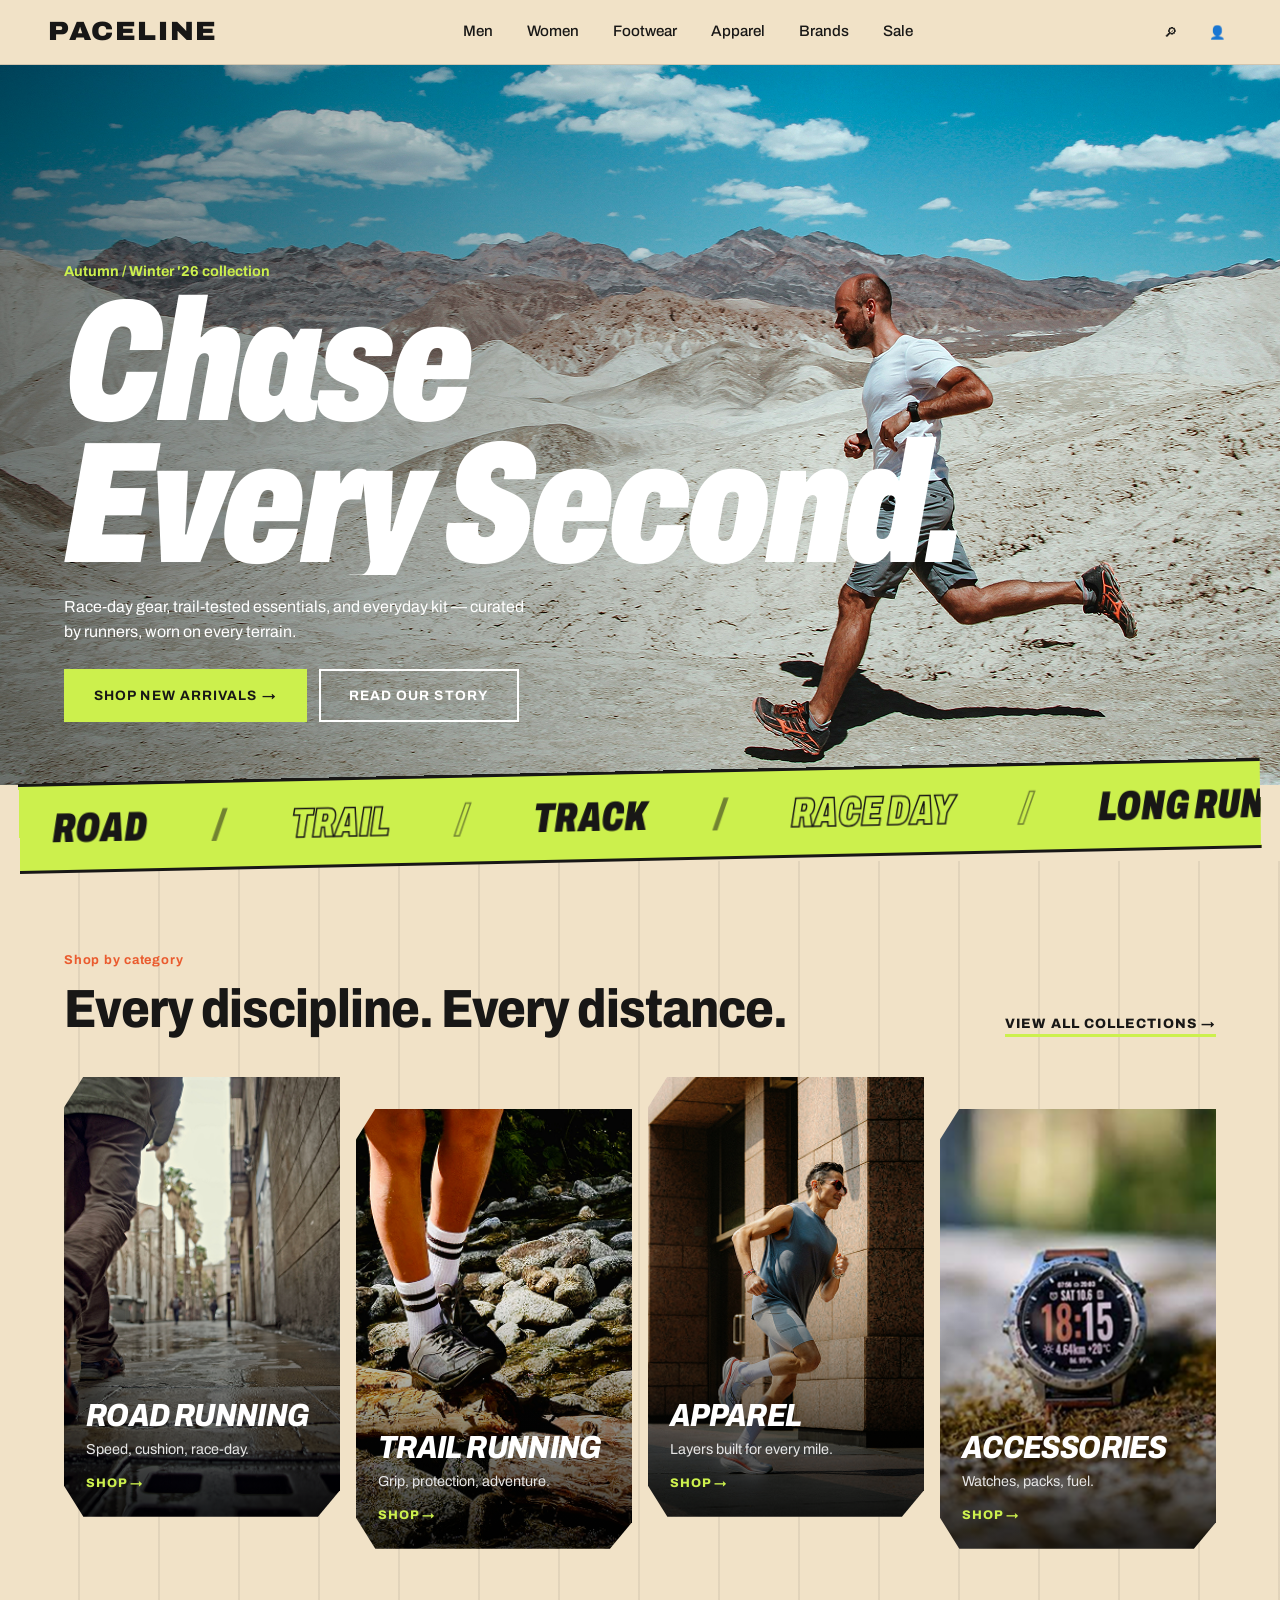
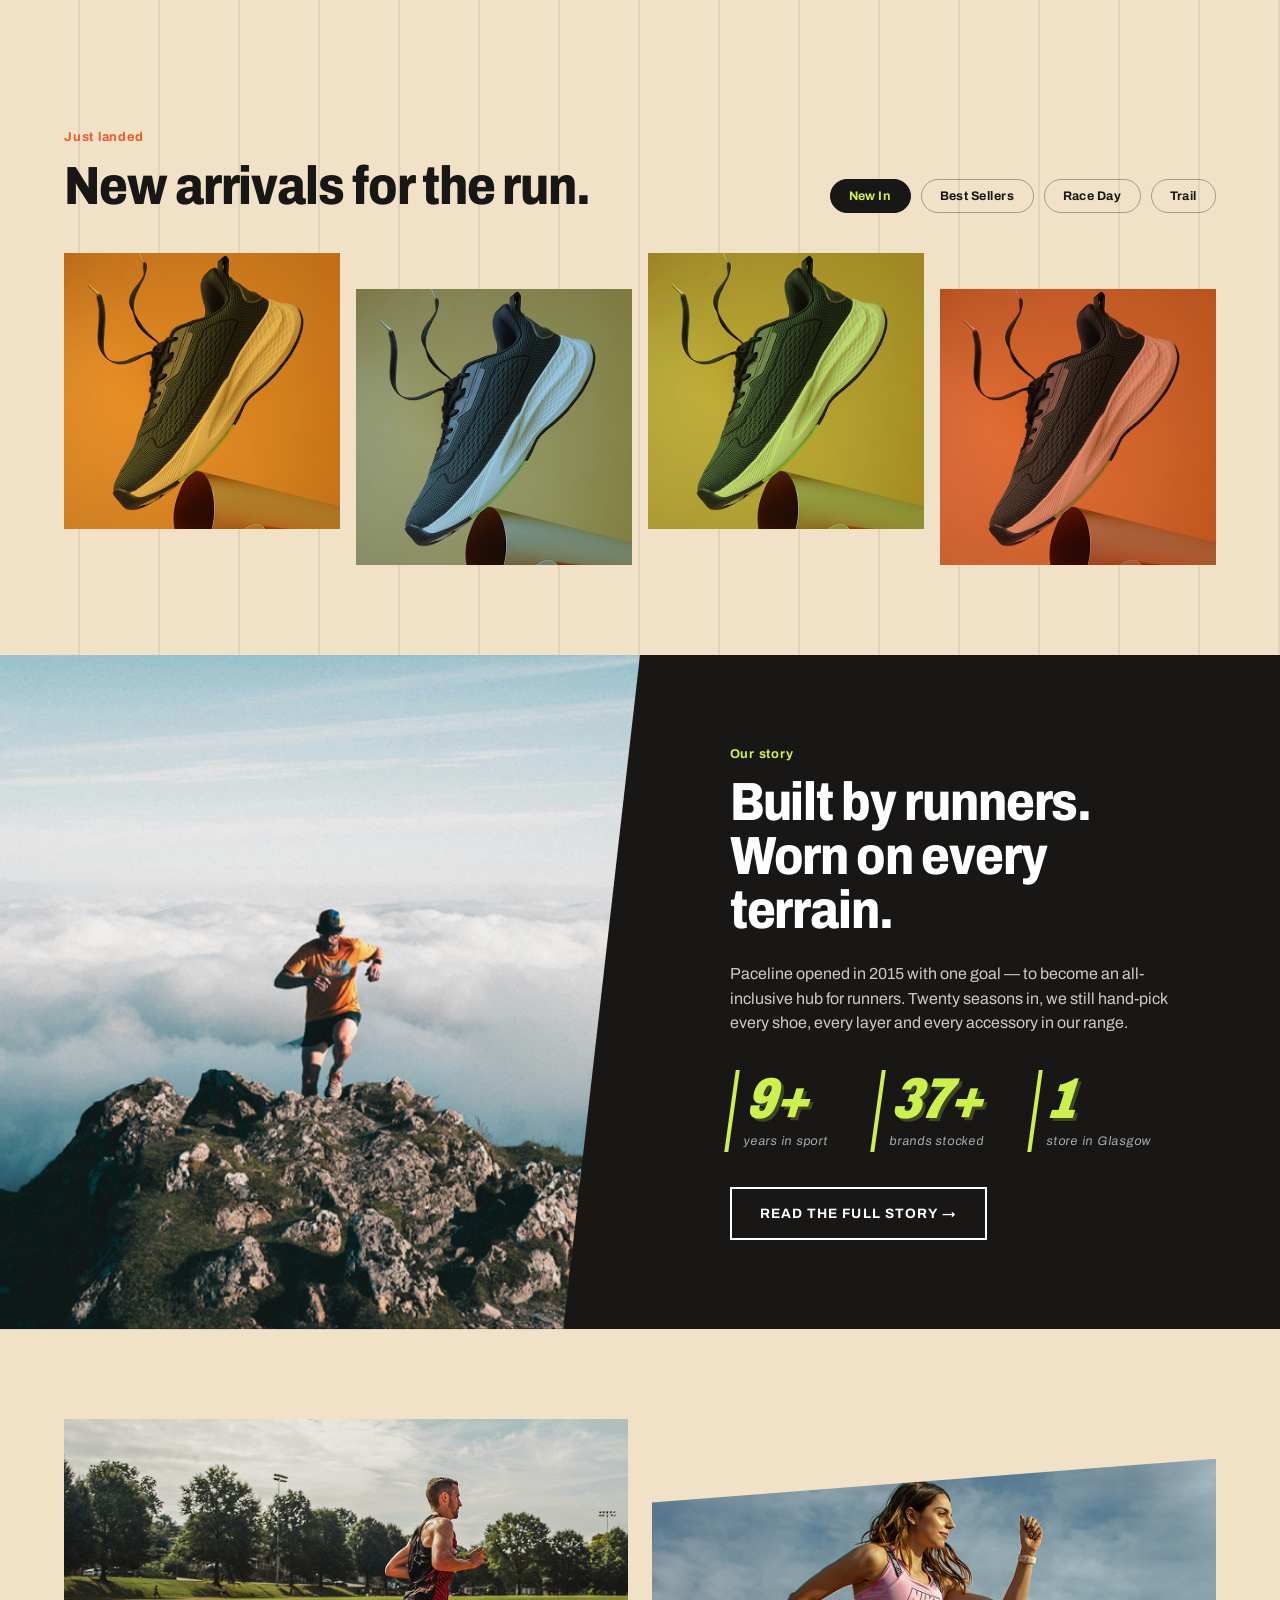
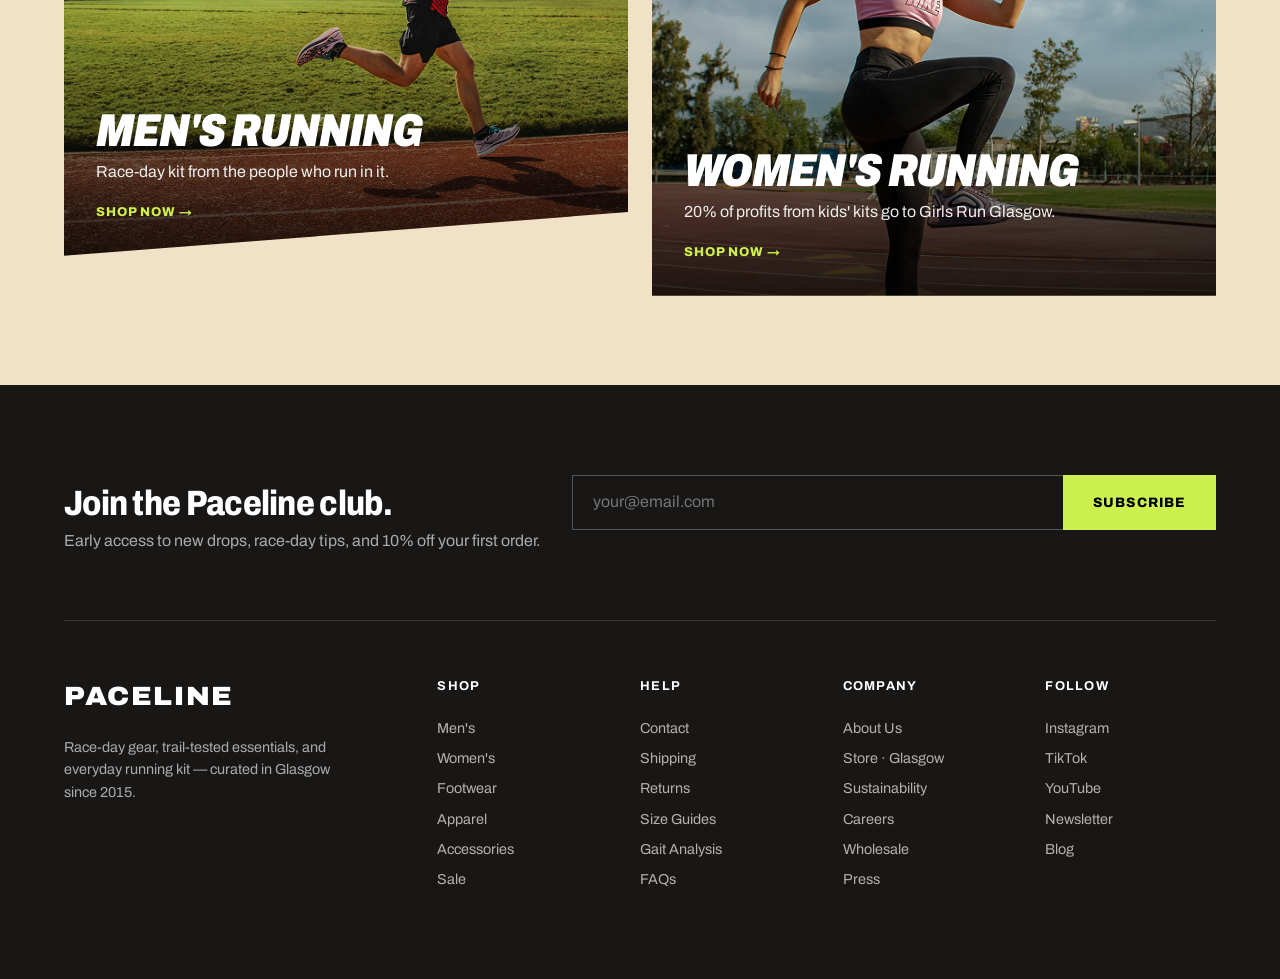
==== commit 0ce7b1e1: "refactor: simplify content in about.html and index.html; remove legal section from footer in style.c" ====
--- a/index.html
+++ b/index.html
@@ -154,9 +154,7 @@
           <p>
             Paceline opened in 2015 with one goal — to become an all-inclusive
             hub for runners. Twenty seasons in, we still hand-pick every shoe,
-            every layer and every accessory in our range. From your first
-            Couch-to-5K to your third marathon, we prepare, empower and equip
-            you with zero compromise on performance or style.
+            every layer and every accessory in our range. 
           </p>
           <div class="stats">
             <div>
@@ -233,12 +231,8 @@
           </div>
           <div>
             <h4>Follow</h4>
-            <a href="#">Instagram</a><a href="#">Strava</a><a href="#">TikTok</a><a href="#">YouTube</a><a href="#">Newsletter</a><a href="#">Blog</a>
-          </div>
-        </div>
-        <div class="legal">
-          <span>© 2026 Paceline Running Co. — All rights reserved.</span><span
-            ><a href="#">Privacy</a><a href="#">Terms</a><a href="#">Cookies</a><a href="#">Accessibility</a></span>
+            <a href="#">Instagram</a><a href="#">TikTok</a><a href="#">YouTube</a><a href="#">Newsletter</a><a href="#">Blog</a>
+          </div>
         </div>
       </div>
     </footer>
--- a/style.css
+++ b/style.css
@@ -30,6 +30,7 @@
   color: var(--black);
   line-height: 1.55;
   -webkit-font-smoothing: antialiased;
+  overflow-x: clip;
 }
 img {
   display: block;
@@ -237,8 +238,8 @@
   background: var(--lime);
   border-block: 3px solid var(--black);
   overflow: hidden;
-  transform: rotate(-1.2deg);
-  margin: -14px -20px 0;
+  transform: rotate(-1.2deg) scaleX(0.97);
+  margin: -14px 0 0;
   position: relative;
   z-index: 3;
 }
@@ -597,6 +598,13 @@
   clip-path: polygon(0 10%, 100% 0, 100% 100%, 0 100%);
   margin-top: 40px;
 }
+#mens-running,
+#womens-running,
+#apparel,
+#arrivals,
+#story {
+  scroll-margin-top: 80px;
+}
 .collection-card:hover h3 {
   transform: translateX(12px);
 }
@@ -699,19 +707,6 @@
 }
 .footer-grid a:hover {
   color: var(--lime);
-}
-.legal {
-  display: flex;
-  justify-content: space-between;
-  flex-wrap: wrap;
-  gap: 12px;
-  border-top: 1px solid #3a3835;
-  padding-top: 24px;
-  font-size: 0.8rem;
-  color: #999;
-}
-.legal span a {
-  margin-left: 20px;
 }
 
 .breadcrumb {
@@ -1123,13 +1118,13 @@
     clip-path: none;
   }
   .strap {
-    margin: -8px -10px 0;
+    margin: -8px 0 0;
   }
   .strap-track span {
     font-size: 1.8rem;
   }
 }
-@media (max-width: 760px) {
+@media (max-width: 900px) {
   #burger {
     display: inline-flex;
   }
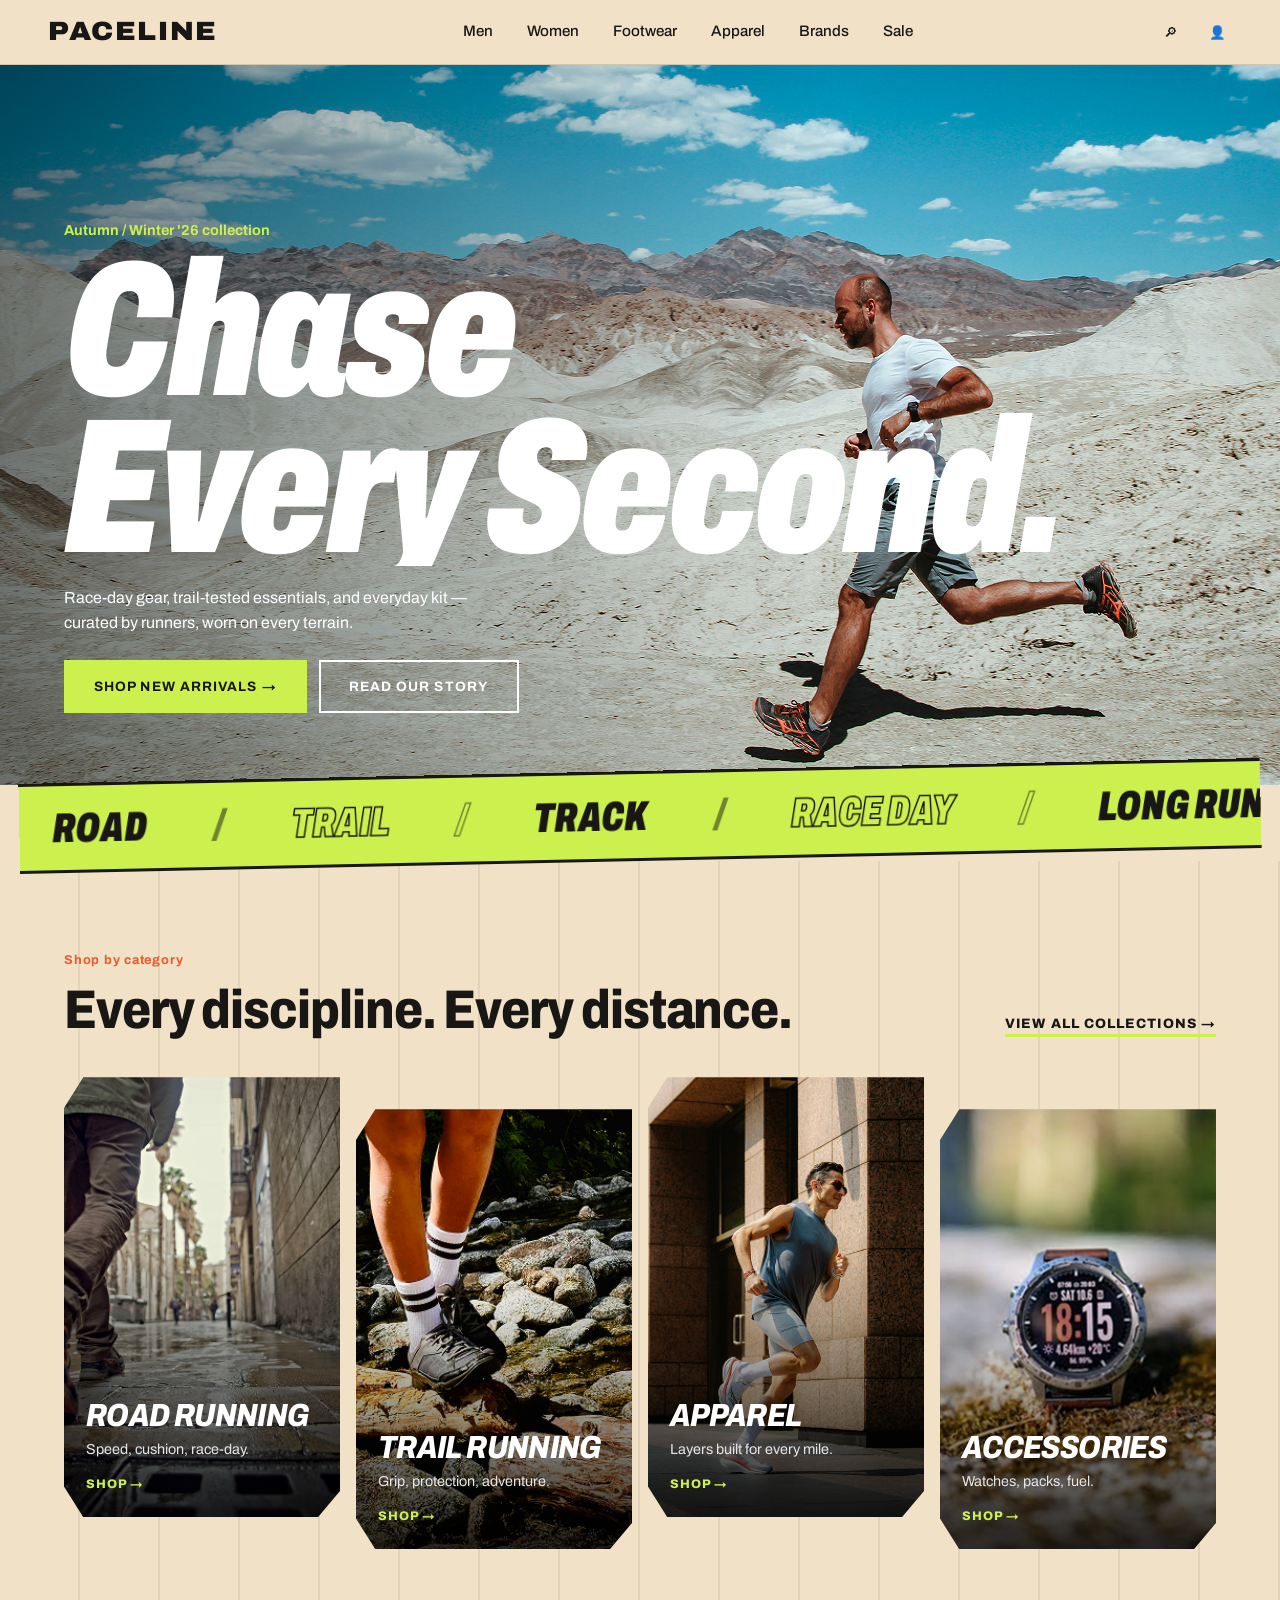
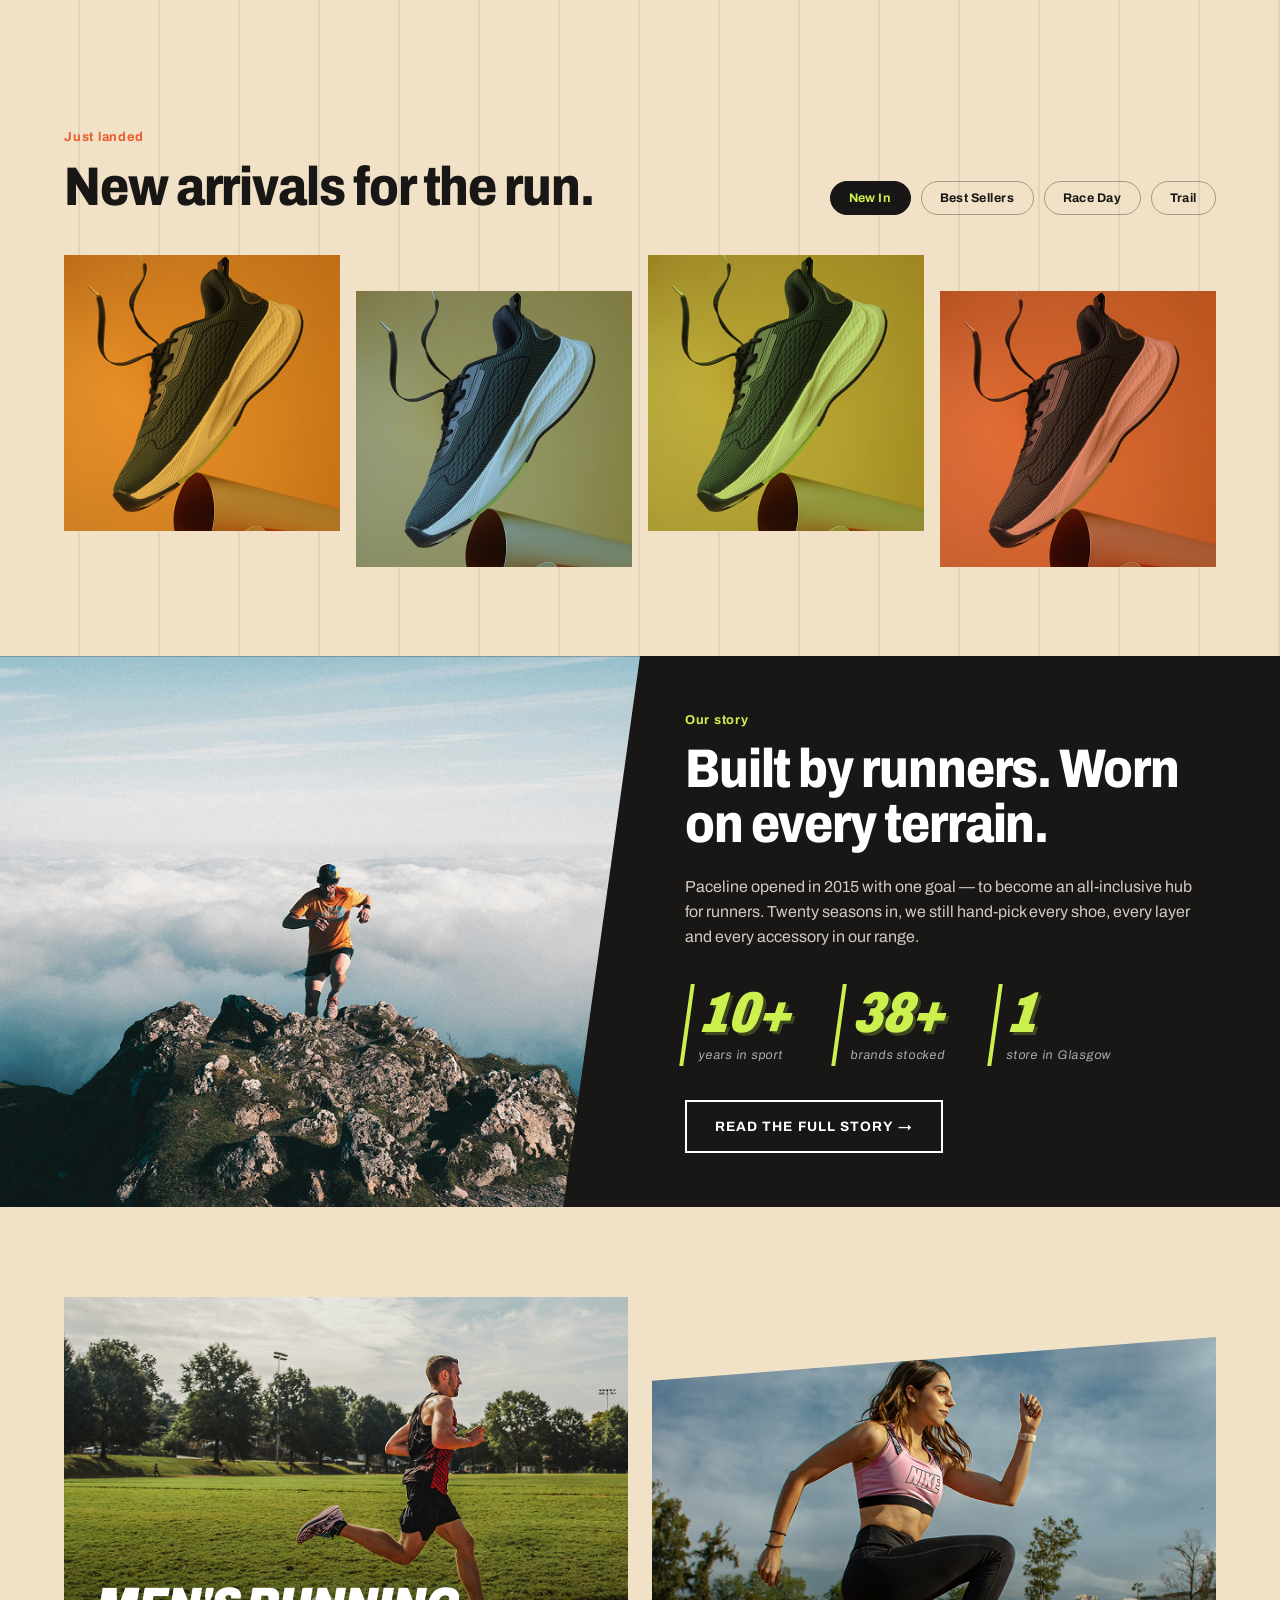
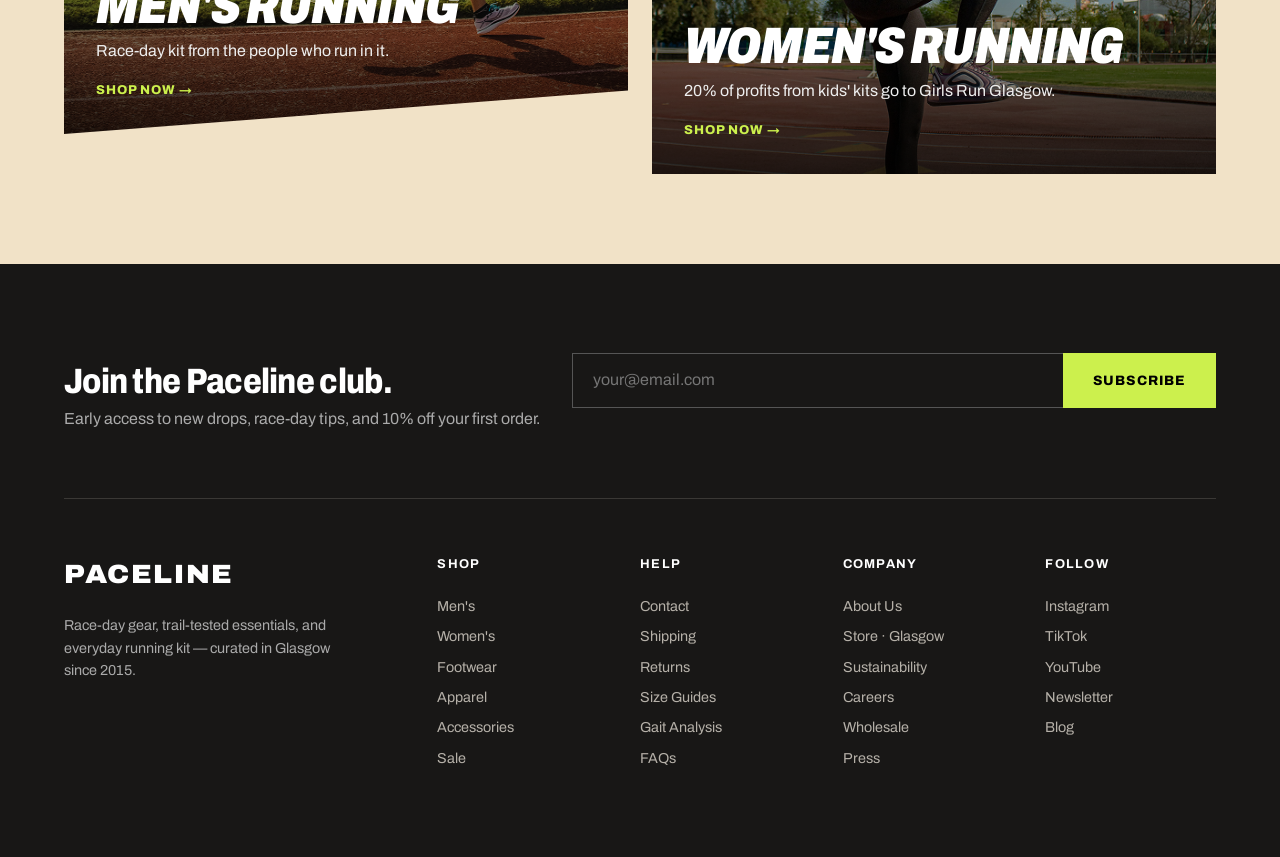
==== commit a93c0d83: "adding  descriptive comments" ====
--- a/index.html
+++ b/index.html
@@ -11,6 +11,7 @@
   
 </head>
 <body>
+   <!-- Header -->
    <header id = "hdr">
     <nav class="main">
      <div class="navbar">
@@ -32,6 +33,7 @@
     </nav>
    </header>
    <main>
+    <!-- Home section -->
     <section class="home" >
         <div class="home-content">
           <p class="tag">Autumn / Winter '26 collection</p>
@@ -43,10 +45,12 @@
             by runners, worn on every terrain.
           </p>
           <div class="action-row">
-            <a class="btn lime" href="#arrivals">Shop new arrivals →</a><a class="btn ghost" href="about.html">Read our story</a>
-          </div>
-        </div>
-      </section>
+            <a class="btn lime" href="#arrivals">Shop new arrivals →</a>
+            <a class="btn ghost" href="about.html">Read our story</a>
+          </div>
+        </div>
+      </section>
+      <!-- strap animation  -->
       <div class="strap" >
         <div class="strap-track">
           <span>Road</span>
@@ -75,6 +79,7 @@
           <span class="outline-text">Recovery</span>
         </div>
       </div>
+      <!-- Category showcase -->
       <section class="album">
         <div class="albumcontent">
           <div class="albumheading">
@@ -116,6 +121,7 @@
           </div>
         </div>
       </section>
+      <!-- New arrivals section-->
       <section class="product-arrivals" id="arrivals">
         <div class="arrivals-content">
           <div class="albumheading">
@@ -146,6 +152,7 @@
           </div>
         </div>
       </section>
+      <!-- Brand story block-->
       <section class="story-section">
         <img src="src/Home/story_section/image.png" alt="Trail runner above the clouds" />
         <div>
@@ -168,6 +175,7 @@
           <a class="btn ghost" href="about.html">Read the full story →</a>
         </div>
       </section>
+      <!-- Collection links -->
       <section class="collection-section">
         <div class="collection-layout">
           <a class="collection-card" id="mens-running" href="#arrivals"
@@ -219,19 +227,38 @@
           </div>
           <div>
             <h4>Shop</h4>
-            <a href="#">Men's</a><a href="#">Women's</a><a href="#">Footwear</a><a href="#">Apparel</a><a href="#">Accessories</a><a href="#">Sale</a>
+            <a href="#">Men's</a>
+            <a href="#">Women's</a>
+            <a href="#">Footwear</a>
+            <a href="#">Apparel</a>
+            <a href="#">Accessories</a>
+            <a href="#">Sale</a>
           </div>
           <div>
             <h4>Help</h4>
-            <a href="#">Contact</a><a href="#">Shipping</a><a href="#">Returns</a><a href="#">Size Guides</a><a href="#">Gait Analysis</a><a href="#">FAQs</a>
+            <a href="#">Contact</a>
+            <a href="#">Shipping</a>
+            <a href="#">Returns</a>
+            <a href="#">Size Guides</a>
+            <a href="#">Gait Analysis</a>
+            <a href="#">FAQs</a>
           </div>
           <div>
             <h4>Company</h4>
-            <a href="about.html">About Us</a><a href="#">Store · Glasgow</a><a href="#">Sustainability</a><a href="#">Careers</a><a href="#">Wholesale</a><a href="#">Press</a>
+            <a href="about.html">About Us</a>
+            <a href="#">Store · Glasgow</a>
+            <a href="#">Sustainability</a>
+            <a href="#">Careers</a>
+            <a href="#">Wholesale</a>
+            <a href="#">Press</a>
           </div>
           <div>
             <h4>Follow</h4>
-            <a href="#">Instagram</a><a href="#">TikTok</a><a href="#">YouTube</a><a href="#">Newsletter</a><a href="#">Blog</a>
+            <a href="#">Instagram</a>
+            <a href="#">TikTok</a>
+            <a href="#">YouTube</a>
+            <a href="#">Newsletter</a>
+            <a href="#">Blog</a>
           </div>
         </div>
       </div>
--- a/style.css
+++ b/style.css
@@ -1,3 +1,4 @@
+/* Global design tokens and base styling for the whole storefront */
 :root {
   --cream: #f1e2c7;
   --white: #f6f1e8;
@@ -13,14 +14,16 @@
     rgba(24, 23, 22, 0.07) 78px 80px
   );
   --word: 1312px;
-  --page-gutter: clamp(20px, 5vw, 72px);
-  --section-space: clamp(56px, 7vw, 96px);
+  --page-gutter: clamp(20px, 5%, 72px);
+  --section-space: clamp(56px, 7%, 96px);
   --fonts: "Archivo", system-ui, -apple-system, "Segoe UI", Arial, sans-serif;
 }
 * {
   box-sizing: border-box;
   margin: 0;
 }
+
+/* Smooth page scrolling and base typography */
 html {
   scroll-behavior: smooth;
 }
@@ -53,11 +56,11 @@
   letter-spacing: -0.02em;
 }
 h2 {
-  font-size: clamp(2rem, 4.2vw, 3.4rem);
+  font-size: 3.4em;
   font-stretch: 85%;
 }
 .label {
-  font-size: 0.8rem;
+  font-size: 0.8em;
   font-weight: 700;
   letter-spacing: 0.06em;
   color: var(--orange);
@@ -68,7 +71,7 @@
   align-items: center;
   gap: 10px;
   padding: 17px 28px;
-  font: 700 0.85rem var(--fonts);
+  font: 700 0.85em var(--fonts);
   letter-spacing: 0.08em;
   text-transform: uppercase;
   border: 2px solid var(--black);
@@ -96,6 +99,7 @@
   border-color: #fff;
 }
 
+/* Navigation header layout and sticky site branding */
 .main{
   position: sticky;
   top: 0;
@@ -110,11 +114,11 @@
   justify-content: space-between;
   gap: 16px;
   height: 64px;
-  padding: 0 clamp(16px, 4vw, 48px);
+  padding: 0 clamp(16px, 4%, 48px);
 }
 .logo{
   font-weight: 900;
-  font-size: 1.65rem;
+  font-size: 1.65em;
   letter-spacing: 0.06em;
   font-stretch: 110%;
   white-space: nowrap;
@@ -123,7 +127,7 @@
   display: flex;
   align-items: center;
   gap: 34px;
-  font-size: 0.95rem;
+  font-size: 0.95em;
   font-weight: 500;
 }
 .links a {
@@ -153,7 +157,7 @@
   border: 1px solid var(--black);
   background: transparent;
   color: var(--black);
-  font: 700 0.72rem var(--fonts);
+  font: 700 0.72em var(--fonts);
   letter-spacing: 0.08em;
   cursor: pointer;
 }
@@ -171,9 +175,10 @@
   display: grid;
   place-items: center;
 }
+/* Hero banner,  headline */
 .home {
   position: relative;
-  min-height: min(720px, 86vh);
+  min-height: 720px;
   background: #000 center/cover url(src/Home/hero_section/image1.png);
   color: #fff;
   display: flex;
@@ -188,17 +193,17 @@
 }
 .home .home-content {
   position: relative;
-  padding: 0 var(--page-gutter) clamp(32px, 7vh, 72px);
+  padding: 0 var(--page-gutter) clamp(32px, 7%, 72px);
   width: 100%;
 }
 .home .tag {
   color: var(--lime);
   font-weight: 700;
-  font-size: 0.9rem;
+  font-size: 0.9em;
   margin-bottom: 10px;
 }
 .home h1 {
-  font-size: clamp(2.75rem, 13.5vw, 12.5rem);
+  font-size: 12em;
   font-weight: 900;
   font-style: italic;
   font-stretch: 70%;
@@ -224,8 +229,8 @@
     transform: translateX(0);
   }
 }
-.home .home-content > p:not(.tag) {
-  max-width: 52ch;
+.home .home-content  p:not(.tag) {
+  max-width: 26em;
   margin-top: 20px;
 }
 .action-row {
@@ -234,6 +239,8 @@
   gap: 12px;
   margin-top: 24px;
 }
+
+/*  strip motion  */
 .strap {
   background: var(--lime);
   border-block: 3px solid var(--black);
@@ -246,13 +253,11 @@
 .strap-track {
   display: flex;
   width: max-content;
-  animation: tick 28s linear infinite;
-}
-.strap:hover .strap-track {
-  animation-play-state: paused;
-} 
+  animation: tick 30s linear infinite;
+}
+
 .strap-track span {
-  font-size: 2.6rem;
+  font-size: 2.6em;
   font-weight: 900;
   font-style: italic;
   font-stretch: 70%;
@@ -275,9 +280,12 @@
   }
 }
 
+/* Shared spacing for about-page feature sections */
 section:is(.mission-section, .values-section, .timeline-section, .founder-section) {
   padding: 96px 0;
 }
+
+/* category and arrivals blocks */
 .albumheading {
   display: flex;
   justify-content: space-between;
@@ -288,7 +296,7 @@
 }
 .view-more {
   font-weight: 800;
-  font-size: 0.85rem;
+  font-size: 0.85em;
   letter-spacing: 0.08em;
   text-transform: uppercase;
   border-bottom: 3px solid var(--lime);
@@ -337,20 +345,20 @@
   right: 22px;
 }
 .albumcard h3 {
-  font-size: 2rem;
+  font-size: 2em;
   font-stretch: 85%;
   font-style: italic;
   text-transform: uppercase;
 }
 .albumcard p {
-  font-size: 0.9rem;
+  font-size: 0.9em;
   color: #e6e6e6;
   margin: 6px 0 10px;
 }
 .albumcard span {
   color: var(--lime);
   font-weight: 800;
-  font-size: 0.78rem;
+  font-size: 0.78em;
   letter-spacing: 0.08em;
 }
 .albumcard:nth-child(even) {
@@ -400,7 +408,7 @@
   border-radius: 999px;
   background: transparent;
   color: var(--black);
-  font: 700 0.78rem var(--fonts);
+  font: 700 0.78em var(--fonts);
   letter-spacing: 0.04em;
   cursor: pointer;
   transition: background-color 0.2s, color 0.2s, border-color 0.2s;
@@ -470,6 +478,7 @@
   }
 }
 
+/* Brand story block with image, narrative, and animated stats */
 .story-section {
   display: grid;
   grid-template-columns: 1fr 1fr;
@@ -484,7 +493,7 @@
   clip-path: polygon(0 0, 100% 0, 88% 100%, 0 100%);
 }
 .story-section > div {
-  padding: clamp(40px, 7vw, 100px);
+  padding: clamp(40px, 7%, 100px);
   align-self: center;
 }
 .story-section .label {
@@ -504,7 +513,7 @@
 }
 .stats b {
   display: block;
-  font-size: 3.6rem;
+  font-size: 3.6em;
   font-weight: 900;
   font-stretch: 75%;
   color: var(--lime);
@@ -513,7 +522,7 @@
   text-shadow: 3px 3px 0 rgba(204, 240, 77, 0.22);
 }
 .stats small {
-  font-size: 0.78rem;
+  font-size: 0.78em;
   color: #aaa;
   letter-spacing: 0.06em;
 }
@@ -524,7 +533,7 @@
   place-items: center;
   background: var(--black);
   color: var(--lime);
-  font-size: 1.7rem;
+  font-size: 1.7em;
   letter-spacing: 0.3em;
   overflow: hidden;
 }
@@ -537,6 +546,7 @@
   transform: skewX(-8deg);
 }
 
+/* Featured collection split cards for gender-focused shopping links */
 .collection-layout {
   display: grid;
   grid-template-columns: 1fr 1fr;
@@ -573,7 +583,7 @@
   padding: 32px;
 }
 .collection-card h3 {
-  font-size: clamp(2rem, 3.6vw, 3.2rem);
+  font-size: 3.2em;
   font-stretch: 80%;
   font-weight: 900;
   font-style: italic;
@@ -587,7 +597,7 @@
 .collection-card span {
   color: var(--lime);
   font-weight: 800;
-  font-size: 0.8rem;
+  font-size: 0.8em;
   letter-spacing: 0.08em;
 }
 
@@ -623,6 +633,7 @@
   width: 10px;
 }
 
+/* Footer styling for newsletter signup and category navigation */
 footer {
   background: var(--black);
   color: #fff;
@@ -638,7 +649,7 @@
   border-bottom: 1px solid #3a3835;
 }
 .newsletter h2 {
-  font-size: 2.2rem;
+  font-size: 2.2em;
 }
 .newsletter p {
   color: #aaa;
@@ -670,7 +681,7 @@
 .newsletter button {
   border: 0;
   background: var(--lime);
-  font: 800 0.85rem var(--fonts);
+  font: 800 0.85em var(--fonts);
   letter-spacing: 0.08em;
   padding: 20px 30px;
   cursor: pointer;
@@ -689,12 +700,12 @@
 }
 .footer-grid p {
   color: #aaa;
-  font-size: 0.9rem;
+  font-size: 0.9em;
   max-width: 280px;
   margin-top: 18px;
 }
 .footer-grid h4 {
-  font-size: 0.8rem;
+  font-size: 0.8em;
   letter-spacing: 0.1em;
   text-transform: uppercase;
   margin-bottom: 16px;
@@ -702,7 +713,7 @@
 .footer-grid a {
   display: block;
   color: #b5b0a8;
-  font-size: 0.9rem;
+  font-size: 0.9em;
   padding: 4px 0;
 }
 .footer-grid a:hover {
@@ -711,7 +722,7 @@
 
 .breadcrumb {
   text-align: center;
-  font-size: 0.8rem;
+  font-size: 0.8em;
   letter-spacing: 0.1em;
   color: var(--grey);
   padding-top: 64px;
@@ -744,7 +755,7 @@
 .page-title {
   position: relative;
   color: var(--black);
-  font-size: clamp(5rem, 20vw, 19rem);
+  font-size: 18em;
   font-weight: 900;
   font-stretch: 70%;
   text-align: center;
@@ -756,12 +767,13 @@
   max-width: 600px;
   margin: 0 auto 56px;
   text-align: center;
-  font-size: 1.2rem;
+  font-size: 1.2em;
   color: var(--grey);
 }
 .story-image {
   overflow: hidden;
-  height: min(480px, 56vw);
+  aspect-ratio: 16 / 9;
+  max-height: 480px;
   position: relative;
 }
 .story-image img {
@@ -779,7 +791,7 @@
   gap: 64px;
 }
 .mission-layout h2 {
-  font-size: clamp(3rem, 6vw, 5.2rem);
+  font-size: 3.8em;
   font-weight: 900;
   font-stretch: 78%;
 }
@@ -812,7 +824,7 @@
 }
 .value-cards b {
   display: block;
-  font-size: 5.5rem;
+  font-size: 5.5em;
   font-weight: 900;
   font-stretch: 75%;
   line-height: 1;
@@ -831,13 +843,13 @@
   color: var(--lightorange);
 }
 .value-cards h3 {
-  font-size: 1.4rem;
+  font-size: 1.4em;
   letter-spacing: -0.01em;
   margin-bottom: 12px;
 }
 .value-cards p {
   color: var(--grey);
-  font-size: 0.95rem;
+  font-size: 0.95em;
 }
 .story-timeline {
   position: relative;
@@ -876,7 +888,7 @@
 }
 .story-timeline b {
   display: block;
-  font-size: 3.4rem;
+  font-size: 3.4em;
   font-weight: 900;
   font-stretch: 75%;
   line-height: 1;
@@ -887,12 +899,12 @@
   color: var(--orange);
 }
 .story-timeline h3 {
-  font-size: 1.15rem;
+  font-size: 1.15em;
   letter-spacing: -0.01em;
   margin: 14px 0 8px;
 }
 .story-timeline p {
-  font-size: 0.9rem;
+  font-size: 0.9em;
   color: var(--grey);
 }
 .store-section {
@@ -902,14 +914,14 @@
   color: #fff;
 }
 .store-section > div:first-child {
-  padding: clamp(40px, 7vw, 100px);
+  padding: clamp(40px, 7%, 100px);
   align-self: center;
 }
 .store-section .label {
   color: var(--lime);
 }
 .store-section h2 {
-  font-size: clamp(3rem, 6vw, 5.4rem);
+  font-size: 3.8em;
   font-weight: 900;
   font-stretch: 78%;
   margin-bottom: 28px;
@@ -940,7 +952,7 @@
   left: 50%;
   top: 50%;
   font-style: normal;
-  font-size: 2.8rem;
+  font-size: 2.8em;
   transform: translate(-50%, -50%);
   animation: ping 2s infinite;
 }
@@ -989,7 +1001,7 @@
   bottom: 24px;
   background: var(--lime);
   font-weight: 800;
-  font-size: 0.8rem;
+  font-size: 0.8em;
   padding: 8px 16px;
   border-radius: 99px;
   transform: rotate(-4deg);
@@ -999,14 +1011,14 @@
   padding: 32px 36px 36px;
 }
 .founder-card h3 {
-  font-size: 1.9rem;
+  font-size: 1.9em;
   font-weight: 700;
   letter-spacing: -0.01em;
 }
 .founder-card .founder-role {
   color: var(--orange);
   font-weight: 700;
-  font-size: 0.9rem;
+  font-size: 0.9em;
   margin: 6px 0 12px;
 }
 .founder-card p {
@@ -1065,6 +1077,16 @@
   clip-path: polygon(12% 0, 100% 0, 100% 100%, 0 100%);
 }
 @media (max-width: 960px) {
+  h2 {
+    font-size: 2.4em;
+  }
+  .collection-card h3 {
+    font-size: 2.1em;
+  }
+  .mission-layout h2,
+  .store-section h2 {
+    font-size: 3.8em;
+  }
   .category-cards {
     flex-direction: column;
     height: auto;
@@ -1121,7 +1143,34 @@
     margin: -8px 0 0;
   }
   .strap-track span {
-    font-size: 1.8rem;
+    font-size: 1.8em;
+  }
+  .home h1 {
+    font-size: 7em;
+  }
+  .page-title {
+    font-size: 9em;
+  }
+}
+@media (max-width: 560px) {
+  h2 {
+    font-size: 2em;
+  }
+  .collection-card h3 {
+    font-size: 2em;
+  }
+  .mission-layout h2,
+  .store-section h2 {
+    font-size: 3em;
+  }
+  .home {
+    min-height: 520px;
+  }
+  .home h1 {
+    font-size: 3.4em;
+  }
+  .page-title {
+    font-size: 5em;
   }
 }
 @media (max-width: 900px) {
@@ -1168,6 +1217,7 @@
   }
 }
 
+/* About-page intro layout and title treatment */
 .about-page .about-intro {
   text-align: center;
 }
